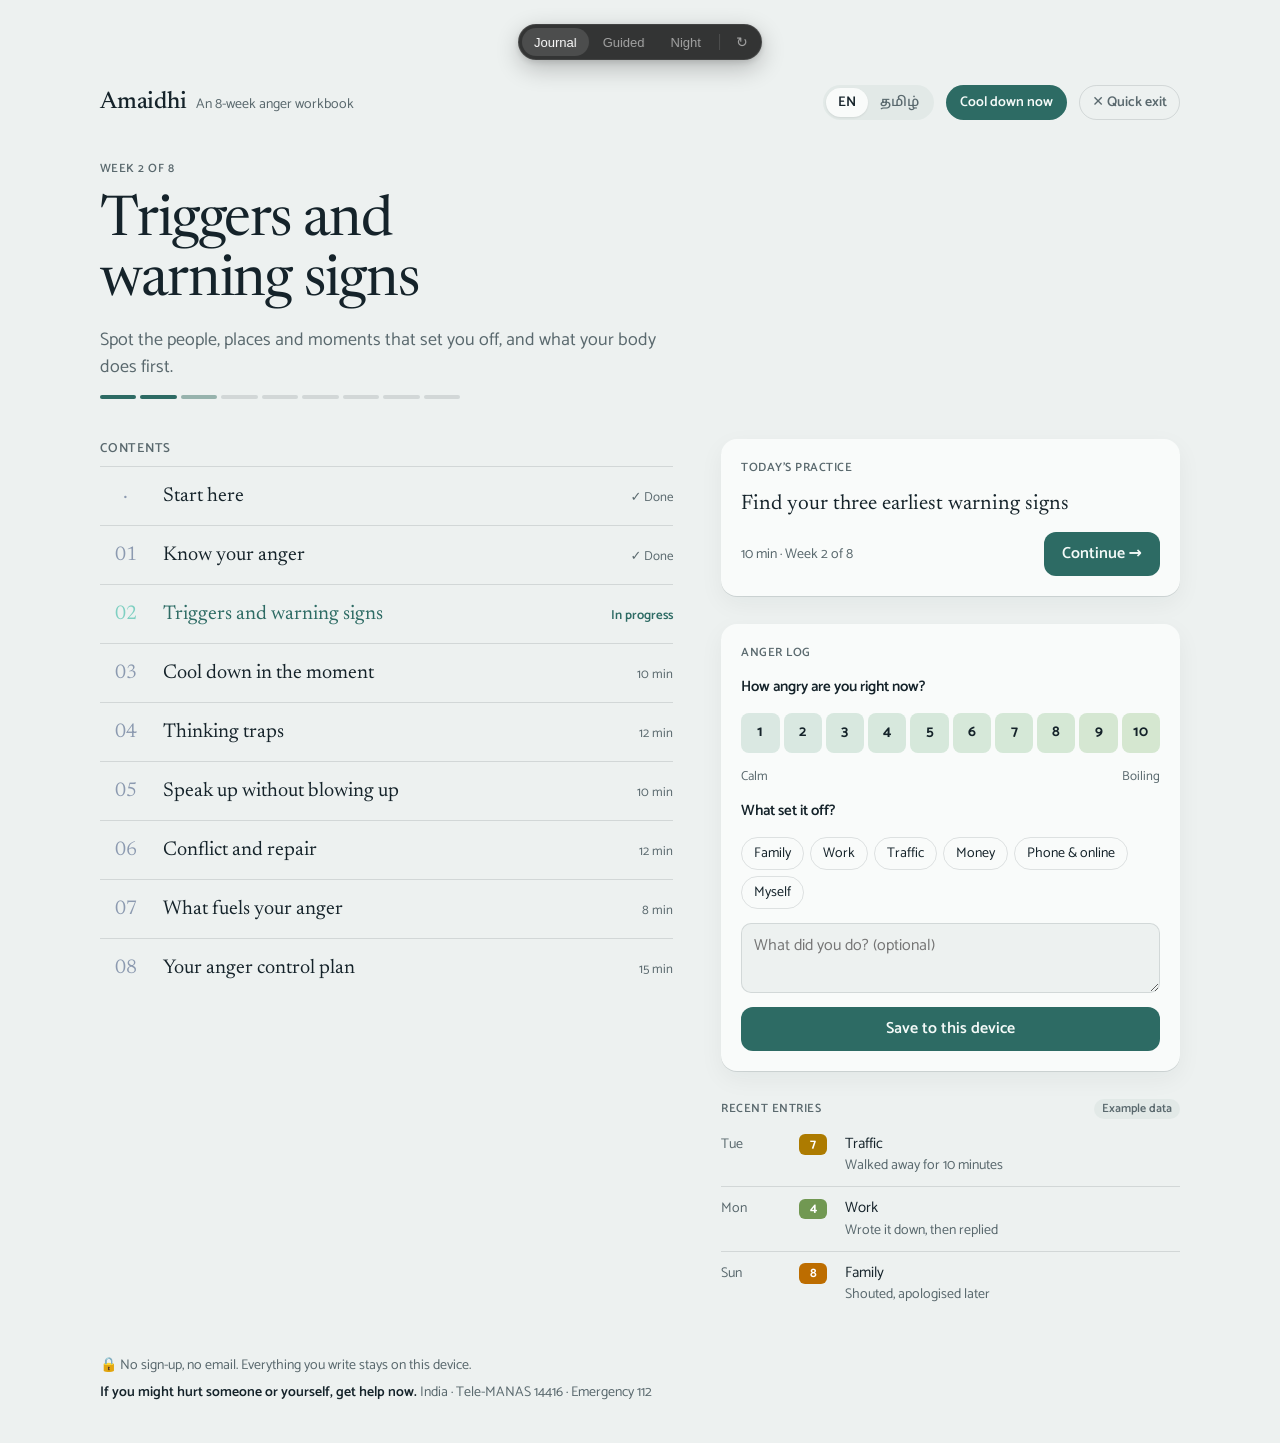
==== index.html @ 6c5db1b2 "Serve the prototype on GitHub Pages Co-Authored-By: Claude Opus 5.5 <noreply@anthropic.com> Claude-S" ====
<!doctype html>
<html lang="en">
<head>
<meta charset="utf-8">
<meta name="viewport" content="width=device-width, initial-scale=1">
<title>Amaidhi</title>
<meta http-equiv="refresh" content="0; url=./prototype/">
</head>
<body><a href="./prototype/">Open the Amaidhi prototype</a></body>
</html>
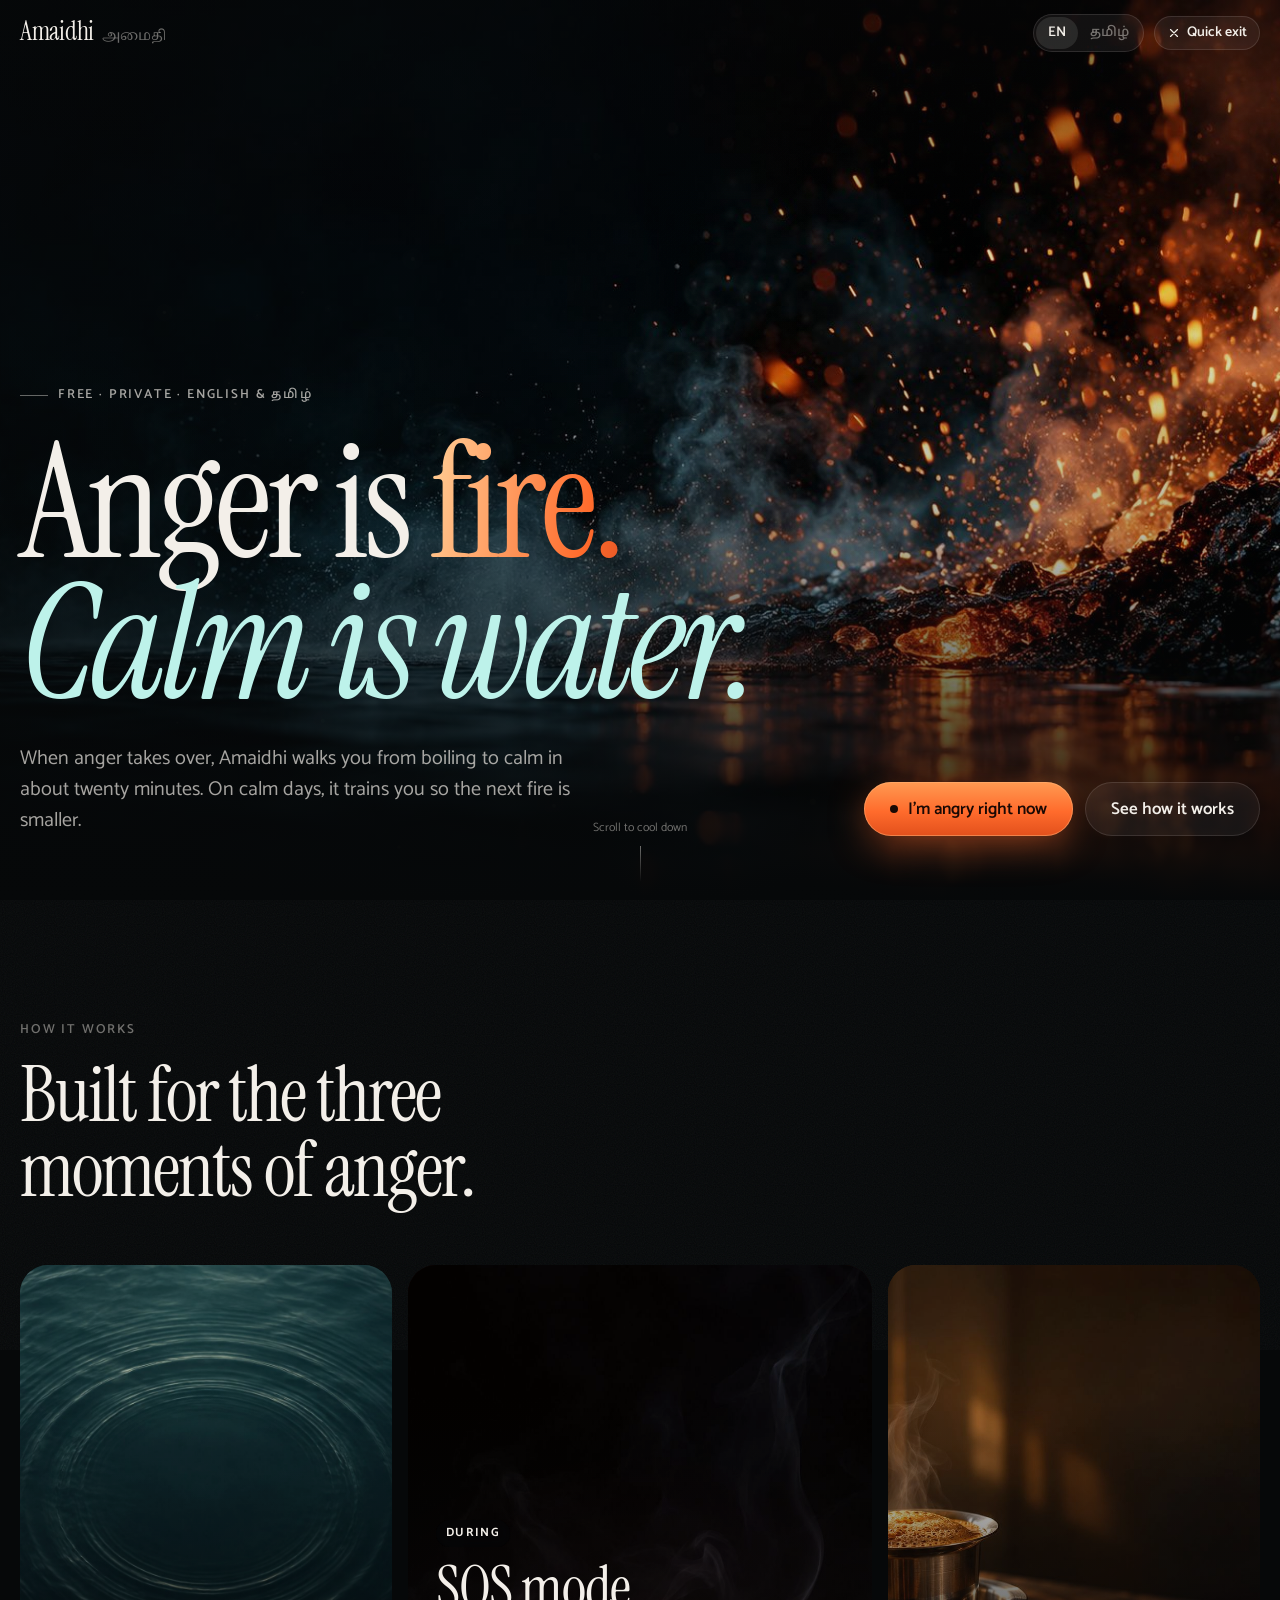
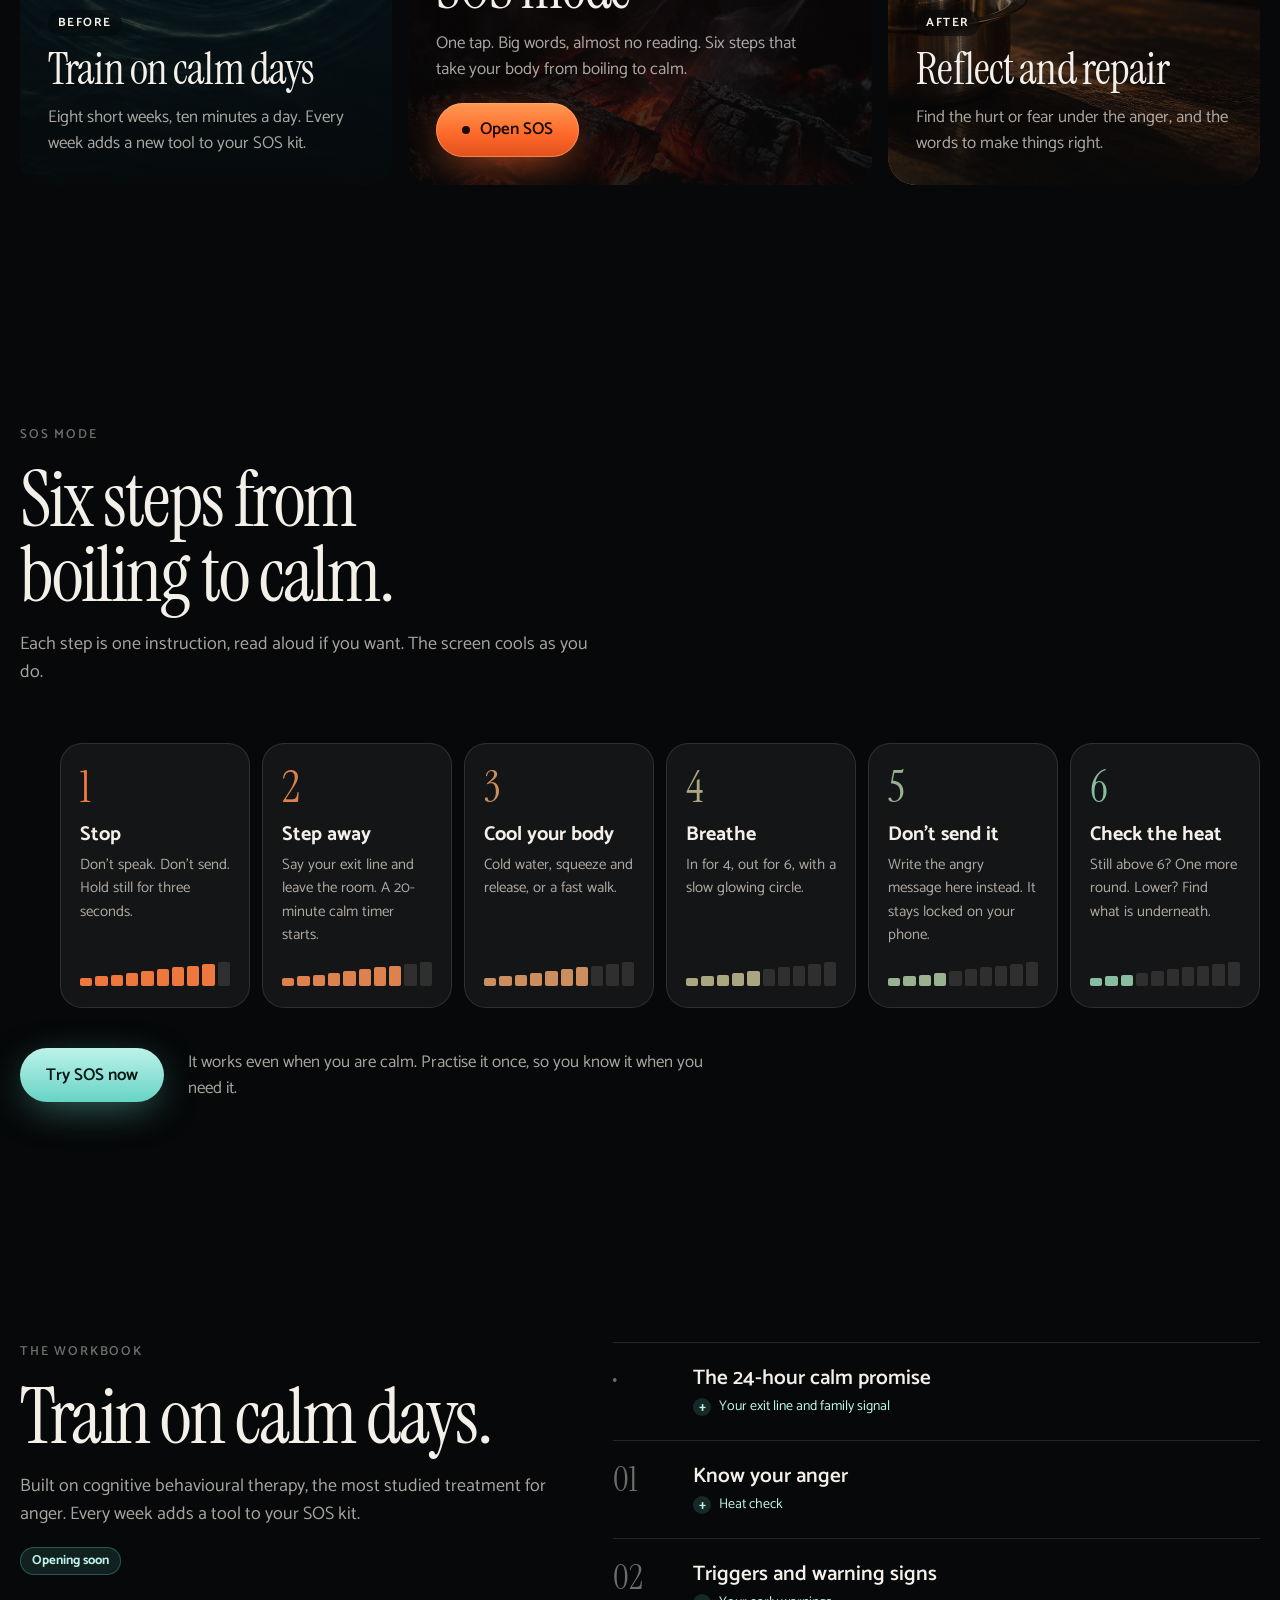
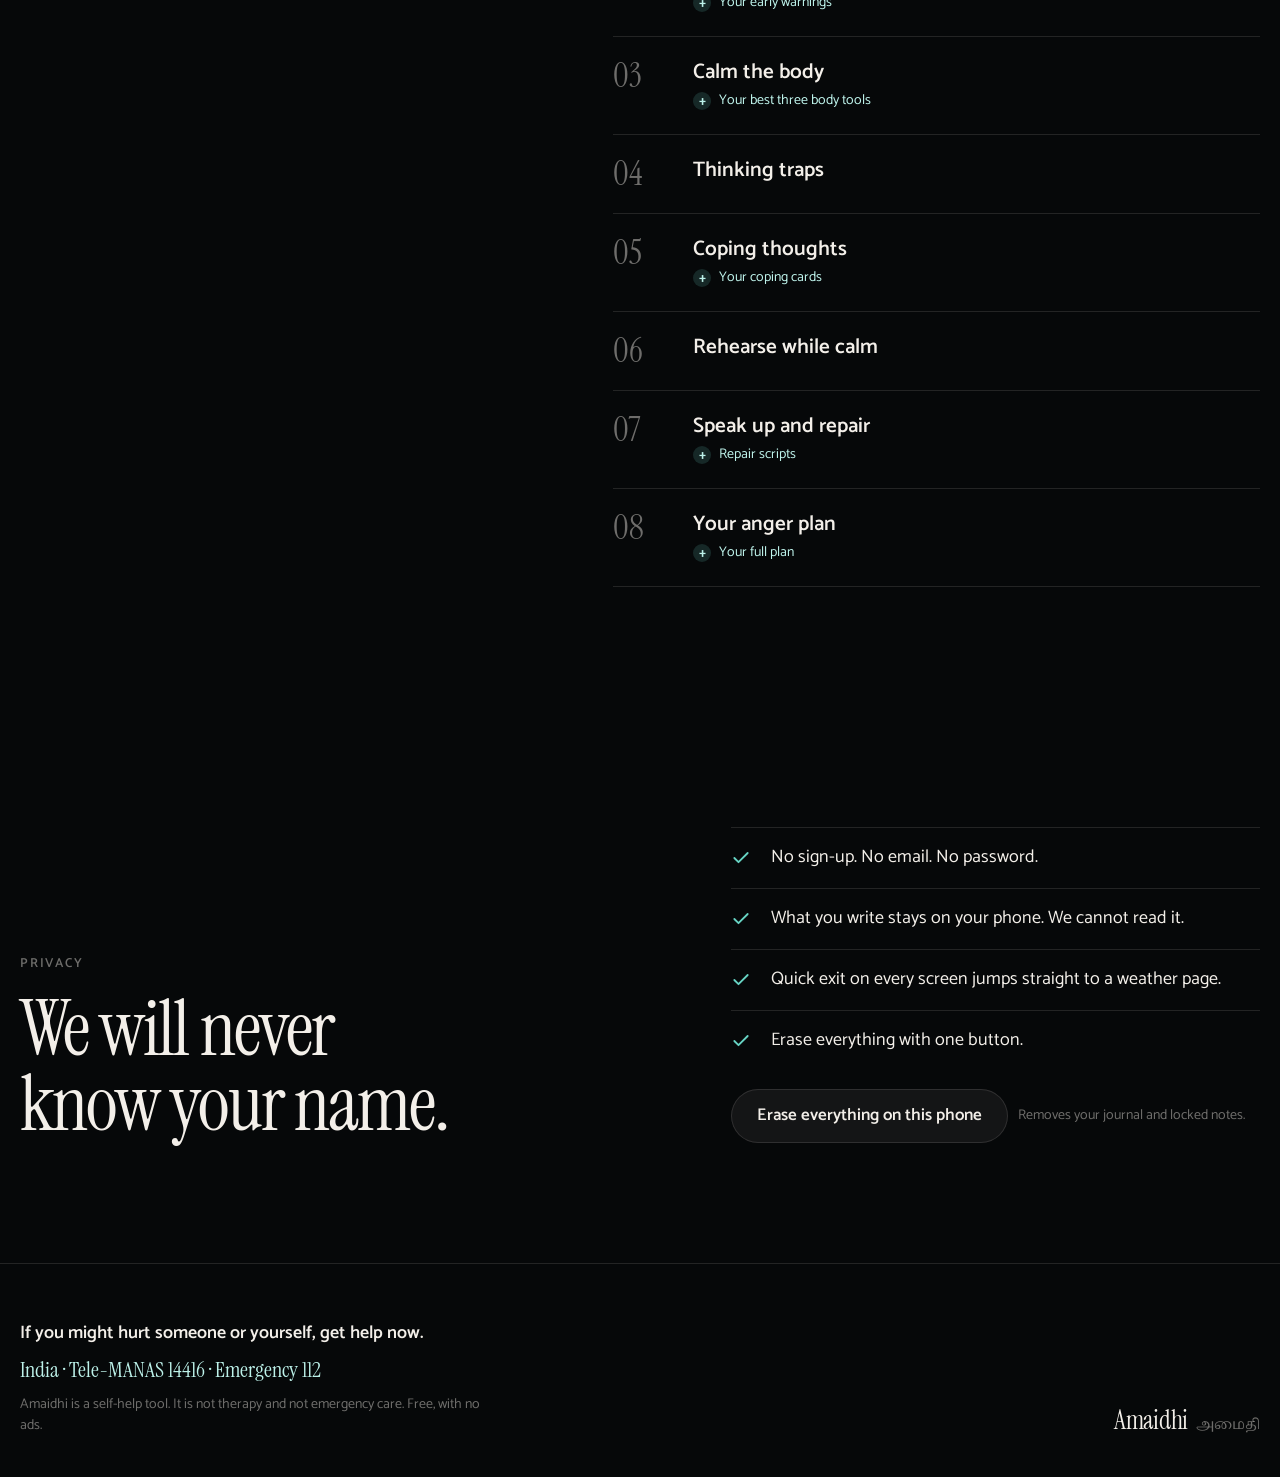
==== commit b12ecc8e: "Rebuild site around SOS mode with fire-to-water visual system Landing page and a six-step SOS flow (" ====
--- a/index.html
+++ b/index.html
@@ -2,9 +2,45 @@
 <html lang="en">
 <head>
 <meta charset="utf-8">
-<meta name="viewport" content="width=device-width, initial-scale=1">
-<title>Amaidhi</title>
-<meta http-equiv="refresh" content="0; url=./prototype/">
+<meta name="viewport" content="width=device-width, initial-scale=1, viewport-fit=cover, interactive-widget=resizes-content">
+<title>Amaidhi · அமைதி</title>
+<meta name="description" content="A free, private anger workbook in English and Tamil. SOS mode walks you from boiling to calm in about twenty minutes.">
+<meta name="theme-color" content="#060809">
+<meta name="color-scheme" content="dark">
+<meta property="og:title" content="Amaidhi · அமைதி">
+<meta property="og:description" content="Anger is fire. Calm is water. A free, private anger workbook in English and Tamil.">
+<meta property="og:image" content="assets/img/hero.jpg">
+<link rel="preconnect" href="https://fonts.googleapis.com">
+<link rel="preconnect" href="https://fonts.gstatic.com" crossorigin>
+<link rel="stylesheet" href="https://fonts.googleapis.com/css2?family=Instrument+Serif:ital@0;1&family=Catamaran:wght@400;500;600;700&family=Noto+Serif+Tamil:wght@400;500;600&display=swap">
+<link rel="stylesheet" href="assets/app.css">
+<script>document.documentElement.classList.add('js');</script>
 </head>
-<body><a href="./prototype/">Open the Amaidhi prototype</a></body>
+<body>
+<div class="wash" aria-hidden="true"></div>
+<canvas id="embers" aria-hidden="true"></canvas>
+<div class="grain" aria-hidden="true"></div>
+
+<header class="top" id="top"></header>
+<main id="home"></main>
+<footer class="foot" id="foot"></footer>
+
+<div class="sos" id="sos" role="dialog" aria-modal="true" aria-labelledby="sos-title" hidden>
+  <div class="sos-bg" aria-hidden="true">
+    <div class="layer hot" data-on></div>
+    <div class="layer cool"></div>
+    <div class="layer photo" data-photo="stop"></div>
+    <div class="layer photo" data-photo="away"></div>
+    <div class="layer photo" data-photo="body"></div>
+    <div class="layer photo" data-photo="breathe"></div>
+    <video class="layer photo" data-photo="breathe-video" muted loop playsinline preload="none"></video>
+    <div class="layer photo" data-photo="after"></div>
+  </div>
+  <div class="sos-top" id="sos-top"></div>
+  <div class="sos-stage" id="sos-stage"></div>
+</div>
+
+<div class="toast" id="toast" role="status" aria-live="polite"></div>
+<script src="assets/app.js"></script>
+</body>
 </html>
--- a/assets/app.css
+++ b/assets/app.css
@@ -0,0 +1,438 @@
+/* Amaidhi — "Anger is fire. Calm is water."
+   Layout: one cinematic dark stage. Heat (ember) lives at the top of the page and at the start of SOS;
+   as you scroll or move through SOS the whole stage cools toward water. */
+:root {
+  color-scheme: dark;
+  --night: #060809;
+  --night-2: #0b1113;
+  --ink: #f3efe9;
+  --mute: rgba(243, 239, 233, 0.68);
+  --dim: rgba(243, 239, 233, 0.44);
+  --line: rgba(243, 239, 233, 0.12);
+  --glass: rgba(243, 239, 233, 0.06);
+  --glass-2: rgba(243, 239, 233, 0.1);
+  --ember: #ff6b2c;
+  --ember-2: #ffb36b;
+  --ember-deep: #b8311a;
+  --water: #67d4c4;
+  --water-2: #bdf2ea;
+  --water-deep: #0b3a3f;
+  --f-display: "Instrument Serif", "Noto Serif Tamil", Georgia, serif;
+  --f-ui: "Catamaran", "Noto Sans Tamil", system-ui, -apple-system, "Segoe UI", sans-serif;
+  --ease-out: cubic-bezier(0.23, 1, 0.32, 1);
+  --ease-io: cubic-bezier(0.77, 0, 0.175, 1);
+  --ease-drawer: cubic-bezier(0.32, 0.72, 0, 1);
+  --ease-sine: cubic-bezier(0.37, 0, 0.63, 1);
+  --gutter: max(20px, env(safe-area-inset-left, 0px));
+  --gutter-r: max(20px, env(safe-area-inset-right, 0px));
+}
+
+* { box-sizing: border-box; }
+[hidden] { display: none !important; }
+html {
+  -webkit-tap-highlight-color: transparent;
+  -webkit-text-size-adjust: 100%;
+  background: var(--night);
+  scroll-behavior: smooth;
+}
+body {
+  margin: 0;
+  background: var(--night);
+  color: var(--ink);
+  font-family: var(--f-ui);
+  font-size: 17px;
+  line-height: 1.55;
+  -webkit-font-smoothing: antialiased;
+  overflow-x: hidden;
+}
+:lang(ta) body { line-height: 1.7; }
+img { max-width: 100%; display: block; }
+h1, h2, h3 { margin: 0; font-weight: 400; text-wrap: balance; }
+p { margin: 0; }
+a { color: inherit; }
+button { font: inherit; color: inherit; cursor: pointer; }
+button, a, [role="button"] { touch-action: manipulation; }
+button, .btn, .chip { user-select: none; -webkit-user-select: none; }
+textarea { font: inherit; font-size: 17px; }
+:focus-visible { outline: 2px solid var(--water); outline-offset: 3px; border-radius: 6px; }
+.sr { position: absolute; width: 1px; height: 1px; overflow: hidden; clip: rect(0 0 0 0); white-space: nowrap; }
+
+/* ---------- ambient layers ---------- */
+#embers {
+  position: fixed; inset: 0; width: 100%; height: 100%;
+  z-index: 1; pointer-events: none;
+}
+.wash {
+  position: fixed; inset: 0; z-index: 0; pointer-events: none;
+  background:
+    radial-gradient(120% 80% at 20% 110%, rgba(255, 107, 44, 0.22), transparent 60%),
+    radial-gradient(90% 60% at 85% -10%, rgba(184, 49, 26, 0.18), transparent 60%),
+    var(--night);
+}
+.wash::after {
+  content: ""; position: absolute; inset: 0;
+  background:
+    radial-gradient(120% 80% at 80% 110%, rgba(103, 212, 196, 0.16), transparent 60%),
+    radial-gradient(90% 60% at 10% -10%, rgba(11, 58, 63, 0.5), transparent 60%),
+    #05090a;
+  opacity: var(--cool, 0);
+}
+.grain {
+  position: fixed; inset: -50%; z-index: 2; pointer-events: none; opacity: 0.06;
+  background-image: url("data:image/svg+xml;utf8,<svg xmlns='http://www.w3.org/2000/svg' width='160' height='160'><filter id='n'><feTurbulence type='fractalNoise' baseFrequency='0.9' numOctaves='2' stitchTiles='stitch'/></filter><rect width='100%' height='100%' filter='url(%23n)' opacity='0.9'/></svg>");
+}
+
+/* ---------- top bar ---------- */
+.top {
+  position: fixed; top: 0; left: 0; right: 0; z-index: 40;
+  display: flex; align-items: center; gap: 10px;
+  padding: calc(14px + env(safe-area-inset-top, 0px)) var(--gutter-r) 14px var(--gutter);
+  transition: background-color 300ms ease, backdrop-filter 300ms ease;
+}
+.top[data-solid] {
+  background: rgba(6, 8, 9, 0.62);
+  -webkit-backdrop-filter: blur(18px) saturate(1.2);
+  backdrop-filter: blur(18px) saturate(1.2);
+  box-shadow: 0 1px 0 var(--line);
+}
+.brand { display: flex; align-items: baseline; gap: 8px; margin-right: auto; text-decoration: none; }
+.brand b { font-family: var(--f-display); font-weight: 400; font-size: 26px; letter-spacing: -0.01em; line-height: 1; }
+.brand span { font-family: "Noto Serif Tamil", serif; font-size: 14px; color: var(--dim); }
+@media (max-width: 440px) { .top { gap: 6px; } .brand span { display: none; } .lang button { padding: 5px 10px; } .qexit { padding: 6px 11px; } }
+.lang { display: inline-flex; padding: 3px; border-radius: 999px; background: var(--glass); box-shadow: inset 0 0 0 1px var(--line); }
+.lang button { border: 0; background: transparent; padding: 5px 12px; border-radius: 999px; font-size: 14px; font-weight: 600; color: var(--dim); transition: color 160ms ease, background-color 160ms ease; }
+.lang button[aria-pressed="true"] { background: var(--glass-2); color: var(--ink); }
+.qexit {
+  display: inline-flex; align-items: center; gap: 6px; white-space: nowrap;
+  padding: 6px 13px; border-radius: 999px; font-size: 14px; font-weight: 600; text-decoration: none;
+  color: var(--ink); background: var(--glass); box-shadow: inset 0 0 0 1px var(--line);
+}
+.qexit svg { width: 14px; height: 14px; }
+
+/* ---------- buttons ---------- */
+.btn {
+  position: relative; display: inline-flex; align-items: center; justify-content: center; gap: 10px;
+  min-height: 54px; padding: 0 26px; border: 0; border-radius: 999px;
+  font-size: 17px; font-weight: 600; text-decoration: none; white-space: nowrap;
+  transition: transform 160ms var(--ease-out), background-color 200ms ease, box-shadow 200ms ease;
+}
+.btn:active { transform: scale(0.97); }
+.btn-ember {
+  color: #1a0904;
+  background: linear-gradient(180deg, #ff9a52, var(--ember) 55%, #e2501c);
+  box-shadow: 0 0 0 1px rgba(255, 180, 120, 0.5) inset, 0 10px 40px -8px rgba(255, 107, 44, 0.7);
+}
+.btn-ember .dot { width: 8px; height: 8px; border-radius: 50%; background: #1a0904; animation: beat 1.6s var(--ease-sine) infinite; }
+@keyframes beat { 0%, 100% { opacity: 1; transform: scale(1); } 50% { opacity: 0.35; transform: scale(0.75); } }
+.btn-water { color: #041513; background: linear-gradient(180deg, var(--water-2), var(--water)); box-shadow: 0 10px 40px -10px rgba(103, 212, 196, 0.6); }
+.btn-ghost { color: var(--ink); background: var(--glass); box-shadow: inset 0 0 0 1px var(--line); }
+.btn-quiet { color: var(--mute); background: transparent; min-height: 44px; padding: 0 14px; }
+
+/* ---------- hero ---------- */
+.hero {
+  position: relative; z-index: 3; min-height: 100svh;
+  display: grid; align-content: end;
+  padding: calc(120px + env(safe-area-inset-top, 0px)) var(--gutter-r) 64px var(--gutter);
+  overflow: hidden;
+}
+.hero-media { position: absolute; inset: 0; z-index: -1; }
+.hero-media img, .hero-media video {
+  position: absolute; inset: 0; width: 100%; height: 100%; object-fit: cover;
+  opacity: 0; transition: opacity 1200ms ease;
+}
+.hero-media img { object-position: 62% 50%; }
+.hero-media [data-ready] { opacity: 0.9; }
+.hero-media video[data-ready] { opacity: 0.8; }
+.hero-media::after {
+  content: ""; position: absolute; inset: 0;
+  background:
+    linear-gradient(180deg, rgba(6, 8, 9, 0.55) 0%, rgba(6, 8, 9, 0) 30%, rgba(6, 8, 9, 0.2) 60%, var(--night) 100%),
+    linear-gradient(90deg, rgba(6, 8, 9, 0.7) 0%, rgba(6, 8, 9, 0) 70%);
+}
+.hero-copy { max-width: 1240px; width: 100%; margin: 0 auto; display: grid; gap: 28px; }
+.eyebrow {
+  display: inline-flex; align-items: center; gap: 10px; justify-self: start;
+  font-size: 13px; font-weight: 600; letter-spacing: 0.14em; text-transform: uppercase; color: var(--mute);
+}
+:lang(ta) .eyebrow { letter-spacing: 0.02em; text-transform: none; font-size: 14px; }
+.eyebrow::before { content: ""; width: 28px; height: 1px; background: currentColor; opacity: 0.6; }
+.hero-title {
+  font-family: var(--f-display); font-size: clamp(64px, 12.5vw, 196px); line-height: 0.88; letter-spacing: -0.035em;
+}
+:lang(ta) .hero-title { font-size: clamp(46px, 8.6vw, 128px); line-height: 1.12; letter-spacing: -0.01em; font-weight: 500; }
+.hero-title .w { display: inline-block; }
+.hero-title .fire {
+  background: linear-gradient(100deg, #ffd29a 0%, var(--ember) 35%, var(--ember-deep) 60%, var(--ember) 80%, #ffd29a 100%);
+  background-size: 250% 100%;
+  -webkit-background-clip: text; background-clip: text; color: transparent;
+  animation: shimmer 7s linear infinite;
+}
+.hero-title em { font-style: italic; color: var(--water-2); }
+@keyframes shimmer { to { background-position: -250% 0; } }
+.hero-row { display: flex; flex-wrap: wrap; align-items: end; justify-content: space-between; gap: 28px 48px; }
+.hero-sub { max-width: 46ch; font-size: clamp(17px, 1.6vw, 20px); color: var(--mute); }
+.hero-cta { display: flex; flex-wrap: wrap; gap: 12px; }
+.scroll-cue {
+  position: absolute; left: 50%; bottom: 18px; transform: translateX(-50%);
+  display: grid; justify-items: center; gap: 8px; font-size: 12px; letter-spacing: 0.12em; text-transform: uppercase; color: var(--dim);
+}
+:lang(ta) @media (max-width: 720px), (max-height: 640px) { .scroll-cue { display: none; } }
+.scroll-cue { letter-spacing: 0; text-transform: none; }
+.scroll-cue i { width: 1px; height: 36px; background: linear-gradient(var(--dim), transparent); transform-origin: top; animation: drip 2.4s var(--ease-io) infinite; }
+@keyframes drip { 0% { transform: scaleY(0); opacity: 1; } 60% { transform: scaleY(1); opacity: 1; } 100% { transform: scaleY(1); opacity: 0; } }
+
+/* load sequence: words rise out of blur, once */
+[data-intro] .rise { animation: rise 900ms var(--ease-out) both; animation-delay: calc(var(--i, 0) * 70ms + 120ms); }
+@keyframes rise { from { opacity: 0; transform: translateY(0.35em); filter: blur(10px); } }
+
+/* ---------- sections ---------- */
+.section { position: relative; z-index: 3; padding: 120px var(--gutter-r) 120px var(--gutter); }
+.wrap { max-width: 1240px; margin: 0 auto; }
+.kicker { font-size: 13px; font-weight: 600; letter-spacing: 0.14em; text-transform: uppercase; color: var(--dim); }
+:lang(ta) .kicker { letter-spacing: 0.02em; text-transform: none; font-size: 14px; }
+.h2 { font-family: var(--f-display); font-size: clamp(40px, 6vw, 88px); line-height: 0.98; letter-spacing: -0.025em; max-width: 16ch; }
+:lang(ta) .h2 { font-size: clamp(32px, 4.4vw, 60px); line-height: 1.25; letter-spacing: 0; font-weight: 500; max-width: 22ch; }
+.lede { max-width: 54ch; color: var(--mute); font-size: 18px; }
+.head { display: grid; gap: 18px; margin-bottom: 56px; }
+
+.reveal { opacity: 1; transform: none; }
+.js .reveal:not([data-seen]) { opacity: 0; transform: translateY(24px); }
+.js .reveal { transition: opacity 800ms var(--ease-out), transform 800ms var(--ease-out); }
+
+/* three moments */
+.moments { display: grid; grid-template-columns: 1fr 1.25fr 1fr; gap: 16px; align-items: stretch; }
+@media (max-width: 900px) {
+  .moments { grid-template-columns: none; grid-auto-flow: column; grid-auto-columns: 82%; overflow-x: auto; scroll-snap-type: x mandatory; overscroll-behavior-x: contain; margin: 0 calc(-1 * var(--gutter-r)) 0 calc(-1 * var(--gutter)); padding: 0 var(--gutter-r) 8px var(--gutter); scrollbar-width: none; }
+  .moments::-webkit-scrollbar { display: none; }
+  .moment { scroll-snap-align: center; }
+}
+.moment {
+  position: relative; overflow: hidden; border-radius: 28px; min-height: 460px;
+  display: grid; align-content: end; gap: 12px; padding: 28px;
+  background: var(--tone); isolation: isolate;
+}
+.moment::before {
+  content: ""; position: absolute; inset: 0; z-index: -1;
+  background-image: var(--img, none); background-size: cover; background-position: center;
+  opacity: 0.85; transform: scale(1.04); transition: transform 1200ms var(--ease-out);
+}
+.moment::after { content: ""; position: absolute; inset: 0; z-index: -1; background: linear-gradient(180deg, transparent 25%, rgba(6, 8, 9, 0.88) 100%); }
+.moment .tag { justify-self: start; font-size: 12px; font-weight: 700; letter-spacing: 0.12em; text-transform: uppercase; padding: 4px 10px; border-radius: 999px; background: rgba(6, 8, 9, 0.45); -webkit-backdrop-filter: blur(8px); backdrop-filter: blur(8px); }
+:lang(ta) .moment .tag { letter-spacing: 0; text-transform: none; }
+.moment h3 { font-family: var(--f-display); font-size: clamp(34px, 3.4vw, 48px); line-height: 1; letter-spacing: -0.02em; }
+:lang(ta) .moment h3 { font-size: clamp(26px, 2.4vw, 32px); line-height: 1.3; font-weight: 500; }
+.moment p { color: var(--mute); max-width: 36ch; }
+.moment.before { --tone: radial-gradient(120% 90% at 50% 0%, #12403f, #071214 70%); }
+.moment.during { --tone: radial-gradient(120% 90% at 50% 100%, #8a2a12, #1a0805 70%); min-height: 520px; }
+.moment.after { --tone: radial-gradient(120% 90% at 30% 10%, #5a3b1c, #120c07 70%); }
+.moment.during h3 { font-size: clamp(44px, 4.6vw, 64px); }
+.moment .go { justify-self: start; margin-top: 8px; }
+@media (hover: hover) and (pointer: fine) {
+  .moment:hover::before { transform: scale(1.08); }
+  .btn-ghost:hover { background: var(--glass-2); }
+  .qexit:hover { background: var(--glass-2); }
+  .lang button:hover { color: var(--ink); }
+  .btn-ember:hover { box-shadow: 0 0 0 1px rgba(255, 180, 120, 0.6) inset, 0 14px 50px -6px rgba(255, 107, 44, 0.85); }
+  .btn-quiet:hover { color: var(--ink); }
+  .chip:hover { background: var(--glass-2); }
+}
+
+/* six steps */
+.steps { display: grid; grid-template-columns: repeat(6, minmax(0, 1fr)); gap: 12px; counter-reset: s; }
+@media (max-width: 980px) { .steps { grid-template-columns: repeat(2, minmax(0, 1fr)); } }
+@media (max-width: 520px) { .steps { grid-template-columns: minmax(0, 1fr); } }
+.step {
+  position: relative; display: grid; grid-template-rows: auto 1fr auto; gap: 14px;
+  padding: 22px 20px; border-radius: 22px; background: var(--glass); box-shadow: inset 0 0 0 1px var(--line);
+  min-height: 250px;
+}
+.step .n { font-family: var(--f-display); font-size: 44px; line-height: 1; color: var(--h); font-variant-numeric: tabular-nums; }
+.step h3 { font-size: 20px; font-weight: 700; line-height: 1.2; margin-bottom: 6px; }
+.step p { color: var(--mute); font-size: 15px; }
+.heat { display: grid; grid-template-columns: repeat(10, 1fr); gap: 3px; align-items: end; height: 26px; }
+.heat i { display: block; border-radius: 2px; background: var(--line); }
+.heat i.on { background: var(--h); }
+.steps-cta { margin-top: 40px; display: flex; flex-wrap: wrap; align-items: center; gap: 16px 24px; }
+.steps-cta p { color: var(--mute); max-width: 52ch; }
+
+/* weeks */
+.weeks-grid { display: grid; grid-template-columns: minmax(0, 0.9fr) minmax(0, 1.1fr); gap: 64px; align-items: start; }
+@media (max-width: 900px) { .weeks-grid { grid-template-columns: minmax(0, 1fr); gap: 40px; } }
+.weeks-grid .head { position: sticky; top: 110px; margin: 0; }
+.badge { justify-self: start; font-size: 13px; font-weight: 700; padding: 4px 12px; border-radius: 999px; color: var(--water-2); background: rgba(103, 212, 196, 0.12); box-shadow: inset 0 0 0 1px rgba(103, 212, 196, 0.3); }
+.weeks { list-style: none; margin: 0; padding: 0; }
+.week { display: grid; grid-template-columns: 64px minmax(0, 1fr); gap: 4px 16px; padding: 22px 0; border-top: 1px solid var(--line); }
+.week:last-child { border-bottom: 1px solid var(--line); }
+.week .wn { font-family: var(--f-display); font-size: 34px; line-height: 1; color: var(--dim); font-variant-numeric: tabular-nums; grid-row: span 2; }
+.week h3 { font-size: 21px; font-weight: 600; line-height: 1.3; }
+.week .adds { display: inline-flex; align-items: center; gap: 8px; font-size: 14px; color: var(--water-2); }
+.week .adds::before { content: "+"; display: inline-grid; place-items: center; width: 18px; height: 18px; border-radius: 50%; background: rgba(103, 212, 196, 0.16); font-weight: 700; font-size: 13px; }
+
+/* privacy */
+.privacy { display: grid; grid-template-columns: minmax(0, 1.1fr) minmax(0, 0.9fr); gap: 64px; align-items: end; }
+@media (max-width: 900px) { .privacy { grid-template-columns: minmax(0, 1fr); gap: 36px; } }
+.privacy .h2 { max-width: 13ch; }
+.promises { list-style: none; margin: 0; padding: 0; display: grid; gap: 0; }
+.promises li { display: grid; grid-template-columns: 28px minmax(0, 1fr); gap: 12px; padding: 16px 0; border-top: 1px solid var(--line); font-size: 18px; }
+.promises svg { width: 20px; height: 20px; color: var(--water); margin-top: 4px; }
+.erase { margin-top: 18px; display: flex; flex-wrap: wrap; gap: 10px; align-items: center; }
+.erase .note { font-size: 14px; color: var(--dim); }
+
+/* footer */
+.foot { position: relative; z-index: 3; padding: 56px var(--gutter-r) calc(40px + env(safe-area-inset-bottom, 0px)) var(--gutter); border-top: 1px solid var(--line); }
+.foot .wrap { display: grid; grid-template-columns: minmax(0, 1fr) auto; gap: 24px; align-items: end; }
+@media (max-width: 720px) { .foot .wrap { grid-template-columns: minmax(0, 1fr); } }
+.help { display: grid; gap: 6px; }
+.help strong { font-size: 18px; font-weight: 600; }
+.help .lines { font-size: 22px; font-family: var(--f-display); color: var(--water-2); user-select: text; font-variant-numeric: tabular-nums; }
+.fine { font-size: 14px; color: var(--dim); max-width: 60ch; }
+
+/* ---------- SOS ---------- */
+body[data-sos] { overflow: hidden; }
+body[data-sos] #embers { z-index: 61; }
+.sos {
+  position: fixed; inset: 0; z-index: 60; height: 100dvh;
+  display: grid; grid-template-rows: auto minmax(0, 1fr); grid-template-columns: minmax(0, 1fr);
+  opacity: 0; transform: scale(1.02);
+  transition: opacity 260ms var(--ease-out), transform 420ms var(--ease-out);
+  background: #0a0605;
+}
+.sos[data-open] { opacity: 1; transform: none; }
+.sos-bg { position: absolute; inset: 0; overflow: hidden; }
+.sos-bg .layer { position: absolute; inset: 0; opacity: 0; transition: opacity 1200ms ease; background-size: cover; background-position: center; }
+.sos-bg .layer[data-on] { opacity: 1; }
+.sos-bg .hot { background: radial-gradient(130% 90% at 50% 110%, #a8340f 0%, #3a0e05 45%, #0a0403 80%); }
+.sos-bg .cool { background: radial-gradient(130% 90% at 50% 110%, #1f6f69 0%, #0a2a2d 45%, #040a0b 80%); opacity: var(--cool, 0); transition: opacity 1400ms ease; }
+.sos-bg .photo { opacity: 0; }
+.sos-bg video.layer { width: 100%; height: 100%; object-fit: cover; }
+.sos-bg .photo[data-on] { opacity: 0.78; }
+.sos-bg::after { content: ""; position: absolute; inset: 0; background: linear-gradient(180deg, rgba(0,0,0,0.45) 0%, rgba(0,0,0,0) 30%, rgba(0,0,0,0.25) 55%, rgba(0,0,0,0.75) 100%); }
+.sos-top {
+  position: relative; z-index: 62; display: flex; align-items: center; gap: 8px; min-width: 0;
+  padding: calc(14px + env(safe-area-inset-top, 0px)) var(--gutter-r) 10px var(--gutter);
+}
+.icon-btn { display: inline-grid; place-items: center; width: 44px; height: 44px; border: 0; border-radius: 50%; background: rgba(0,0,0,0.28); box-shadow: inset 0 0 0 1px var(--line); -webkit-backdrop-filter: blur(10px); backdrop-filter: blur(10px); transition: transform 140ms var(--ease-out), background-color 200ms ease; }
+.icon-btn:active { transform: scale(0.94); }
+.icon-btn svg { width: 20px; height: 20px; }
+.icon-btn[aria-pressed="true"] { background: rgba(103, 212, 196, 0.22); color: var(--water-2); }
+.dots { display: flex; gap: 5px; margin: 0 auto; min-width: 0; }
+.dots i { width: clamp(10px, 4vw, 22px); height: 4px; border-radius: 2px; background: rgba(243,239,233,0.2); transition: background-color 400ms ease; }
+.dots i[data-on] { background: var(--ink); }
+.timer { font-size: 15px; font-weight: 600; font-variant-numeric: tabular-nums; padding: 6px 12px; border-radius: 999px; background: rgba(0,0,0,0.28); box-shadow: inset 0 0 0 1px var(--line); }
+.timer[hidden] { display: none; }
+
+.sos-stage {
+  position: relative; z-index: 62; overflow-y: auto; overscroll-behavior: contain;
+  display: grid; align-content: end;
+  padding: 12px var(--gutter-r) calc(28px + env(safe-area-inset-bottom, 0px)) var(--gutter);
+}
+@media (min-height: 760px) and (min-width: 700px) { .sos-stage { align-content: center; } }
+.scene { width: 100%; min-width: 0; max-width: 620px; margin: 0 auto; display: grid; grid-template-columns: minmax(0, 1fr); gap: 22px; }
+.scene > * { min-width: 0; }
+.scene .kick { font-size: 13px; font-weight: 700; letter-spacing: 0.14em; text-transform: uppercase; color: var(--mute); }
+:lang(ta) .scene .kick { letter-spacing: 0; text-transform: none; font-size: 14px; }
+.scene h2 { font-family: var(--f-display); font-size: clamp(64px, 17vw, 132px); line-height: 0.9; letter-spacing: -0.035em; }
+:lang(ta) .scene h2 { font-size: clamp(40px, 11vw, 76px); line-height: 1.2; letter-spacing: 0; font-weight: 500; }
+.scene .say { font-size: clamp(20px, 5.2vw, 26px); line-height: 1.45; color: rgba(243,239,233,0.86); max-width: 30ch; }
+.scene blockquote { margin: 0; padding: 22px 24px; border-radius: 22px; background: rgba(0,0,0,0.3); box-shadow: inset 0 0 0 1px var(--line); font-family: var(--f-display); font-size: clamp(28px, 7vw, 40px); line-height: 1.15; }
+:lang(ta) .scene blockquote { font-size: clamp(22px, 5.4vw, 28px); line-height: 1.45; }
+.scene .actions { display: flex; flex-wrap: wrap; gap: 10px; align-items: center; }
+.scene .actions .btn { flex: 1 1 auto; }
+
+.hold {
+  position: relative; overflow: hidden; width: 100%; min-height: 72px; border: 0; border-radius: 999px;
+  background: rgba(0,0,0,0.32); box-shadow: inset 0 0 0 1px rgba(243,239,233,0.25);
+  font-size: 19px; font-weight: 600; touch-action: none;
+  transition: transform 160ms var(--ease-out);
+}
+.hold:active { transform: scale(0.98); }
+.hold .fill {
+  position: absolute; inset: 0; border-radius: inherit;
+  background: linear-gradient(90deg, var(--ember-deep), var(--ember) 60%, var(--ember-2));
+  clip-path: inset(0 100% 0 0); transition: clip-path 200ms var(--ease-out);
+}
+.hold[data-holding] .fill { clip-path: inset(0 0 0 0); transition: clip-path 3s linear; }
+.hold .lbl { position: relative; }
+.hold[data-holding] .lbl { color: #1a0904; transition: color 600ms ease 1.2s; }
+
+.cards { display: grid; grid-auto-flow: column; grid-auto-columns: 84%; gap: 12px; overflow-x: auto; scroll-snap-type: x mandatory; overscroll-behavior-x: contain; scrollbar-width: none; margin: 0 calc(-1 * var(--gutter-r)) 0 calc(-1 * var(--gutter)); padding: 0 var(--gutter-r) 4px var(--gutter); }
+.cards::-webkit-scrollbar { display: none; }
+@media (min-width: 700px) { .cards { grid-auto-columns: calc((100% - 24px) / 3); margin: 0; padding: 0; } }
+.card { scroll-snap-align: center; display: grid; gap: 10px; align-content: start; padding: 22px; border-radius: 24px; background: rgba(0,0,0,0.34); box-shadow: inset 0 0 0 1px var(--line); -webkit-backdrop-filter: blur(14px); backdrop-filter: blur(14px); min-height: 190px; }
+.card .ic { width: 40px; height: 40px; border-radius: 12px; display: grid; place-items: center; background: rgba(103,212,196,0.16); color: var(--water-2); }
+.card .ic svg { width: 22px; height: 22px; }
+.card h3 { font-size: 21px; font-weight: 700; line-height: 1.2; }
+.card p { color: var(--mute); }
+
+.breath { display: grid; justify-items: center; gap: 18px; padding: 8px 0 4px; }
+.orb-wrap { position: relative; width: min(64vw, 280px); aspect-ratio: 1; display: grid; place-items: center; }
+.orb {
+  width: 100%; height: 100%; border-radius: 50%;
+  background:
+    radial-gradient(circle at 34% 28%, rgba(255,255,255,0.75), rgba(255,255,255,0) 22%),
+    radial-gradient(circle at 50% 55%, #9fe8dc 0%, #3d9e93 45%, #12464b 78%, #0a2a2d 100%);
+  box-shadow: 0 0 80px rgba(103, 212, 196, 0.45), 0 0 200px rgba(103, 212, 196, 0.2), inset 0 -20px 60px rgba(4, 30, 32, 0.7);
+  transform: scale(0.55); will-change: transform;
+}
+.orb-ring { position: absolute; inset: -14px; border-radius: 50%; box-shadow: inset 0 0 0 1px rgba(189, 242, 234, 0.25); }
+.phase { font-family: var(--f-display); font-size: clamp(34px, 9vw, 48px); line-height: 1.1; min-height: 1.2em; text-align: center; transition: opacity 400ms ease, filter 400ms ease; }
+:lang(ta) .phase { font-size: clamp(24px, 6.4vw, 32px); line-height: 1.4; }
+.phase[data-swap] { opacity: 0; filter: blur(6px); }
+.count { display: flex; gap: 8px; }
+.count i { width: 9px; height: 9px; border-radius: 50%; background: rgba(243,239,233,0.2); transition: background-color 400ms ease, transform 400ms var(--ease-out); }
+.count i[data-on] { background: var(--water-2); transform: scale(1.15); }
+.later { opacity: 0; transform: translateY(8px); pointer-events: none; transition: opacity 500ms var(--ease-out), transform 500ms var(--ease-out); }
+.later[data-show] { opacity: 1; transform: none; pointer-events: auto; }
+
+.pad { width: 100%; min-height: 150px; resize: vertical; padding: 18px 20px; border: 0; border-radius: 22px; color: var(--ink); background: rgba(0,0,0,0.34); box-shadow: inset 0 0 0 1px var(--line); line-height: 1.5; transition: opacity 500ms var(--ease-out), transform 500ms var(--ease-out), filter 500ms var(--ease-out); }
+.pad::placeholder { color: var(--dim); }
+.pad[data-sealed] { opacity: 0; transform: translateY(-16px) scale(0.96); filter: blur(10px); }
+
+.therm { display: grid; grid-template-columns: repeat(10, minmax(0, 1fr)); gap: 6px; align-items: end; height: 150px; }
+.therm button {
+  --h: var(--water);
+  height: var(--ht); border: 0; border-radius: 10px; padding: 0 0 8px; display: grid; align-content: end; justify-items: center;
+  background: rgba(243,239,233,0.08); box-shadow: inset 0 0 0 1px var(--line); color: var(--mute);
+  font-weight: 700; font-size: 15px; font-variant-numeric: tabular-nums;
+  transition: background-color 220ms ease, color 220ms ease, transform 140ms var(--ease-out);
+}
+.therm button:active { transform: scale(0.94); }
+.therm button[data-fill] { background: var(--h); color: #120805; box-shadow: none; }
+.therm-scale { display: flex; justify-content: space-between; font-size: 14px; color: var(--mute); }
+.verdict { font-size: 20px; min-height: 1.5em; }
+
+.chips { display: flex; flex-wrap: wrap; gap: 8px; }
+.chip { border: 0; padding: 10px 16px; border-radius: 999px; font-size: 16px; font-weight: 600; background: var(--glass); box-shadow: inset 0 0 0 1px var(--line); transition: background-color 180ms ease, color 180ms ease, transform 140ms var(--ease-out); }
+.chip:active { transform: scale(0.96); }
+.chip[aria-pressed="true"] { background: var(--ink); color: var(--night); box-shadow: none; }
+
+.stats { display: grid; grid-template-columns: repeat(3, minmax(0, 1fr)); gap: 10px; }
+.stat { padding: 16px; border-radius: 20px; background: rgba(0,0,0,0.3); box-shadow: inset 0 0 0 1px var(--line); }
+.stat b { display: block; font-family: var(--f-display); font-size: 44px; font-weight: 400; line-height: 1; font-variant-numeric: tabular-nums; }
+.stat span { font-size: 14px; color: var(--mute); }
+
+/* ---------- toast ---------- */
+.toast {
+  position: fixed; left: 50%; bottom: calc(24px + env(safe-area-inset-bottom, 0px)); z-index: 100;
+  max-width: calc(100% - 40px); padding: 12px 20px; border-radius: 999px;
+  background: var(--ink); color: var(--night); font-weight: 600; font-size: 15px; text-align: center;
+  transform: translate(-50%, 160%); opacity: 0; pointer-events: none;
+  transition: transform 300ms var(--ease-out), opacity 220ms ease;
+}
+.toast[data-show] { transform: translate(-50%, 0); opacity: 1; }
+
+/* ---------- reduced motion: fewer, gentler ---------- */
+@media (prefers-reduced-motion: reduce) {
+  html { scroll-behavior: auto; }
+  [data-intro] .rise { animation: fadeonly 400ms ease both; }
+  @keyframes fadeonly { from { opacity: 0; } }
+  .hero-title .fire, .btn-ember .dot, .scroll-cue i { animation: none; }
+  .js .reveal:not([data-seen]) { transform: none; }
+  .sos { transform: none; }
+  .orb { transition: none !important; transform: scale(0.8) !important; }
+  .moment::before { transition: none; }
+  .pad[data-sealed] { transform: none; filter: none; }
+}
+
+/* phones: the scroll hint would collide with the buttons */
+@media (max-width: 720px), (max-height: 640px) { .scroll-cue { display: none; } }
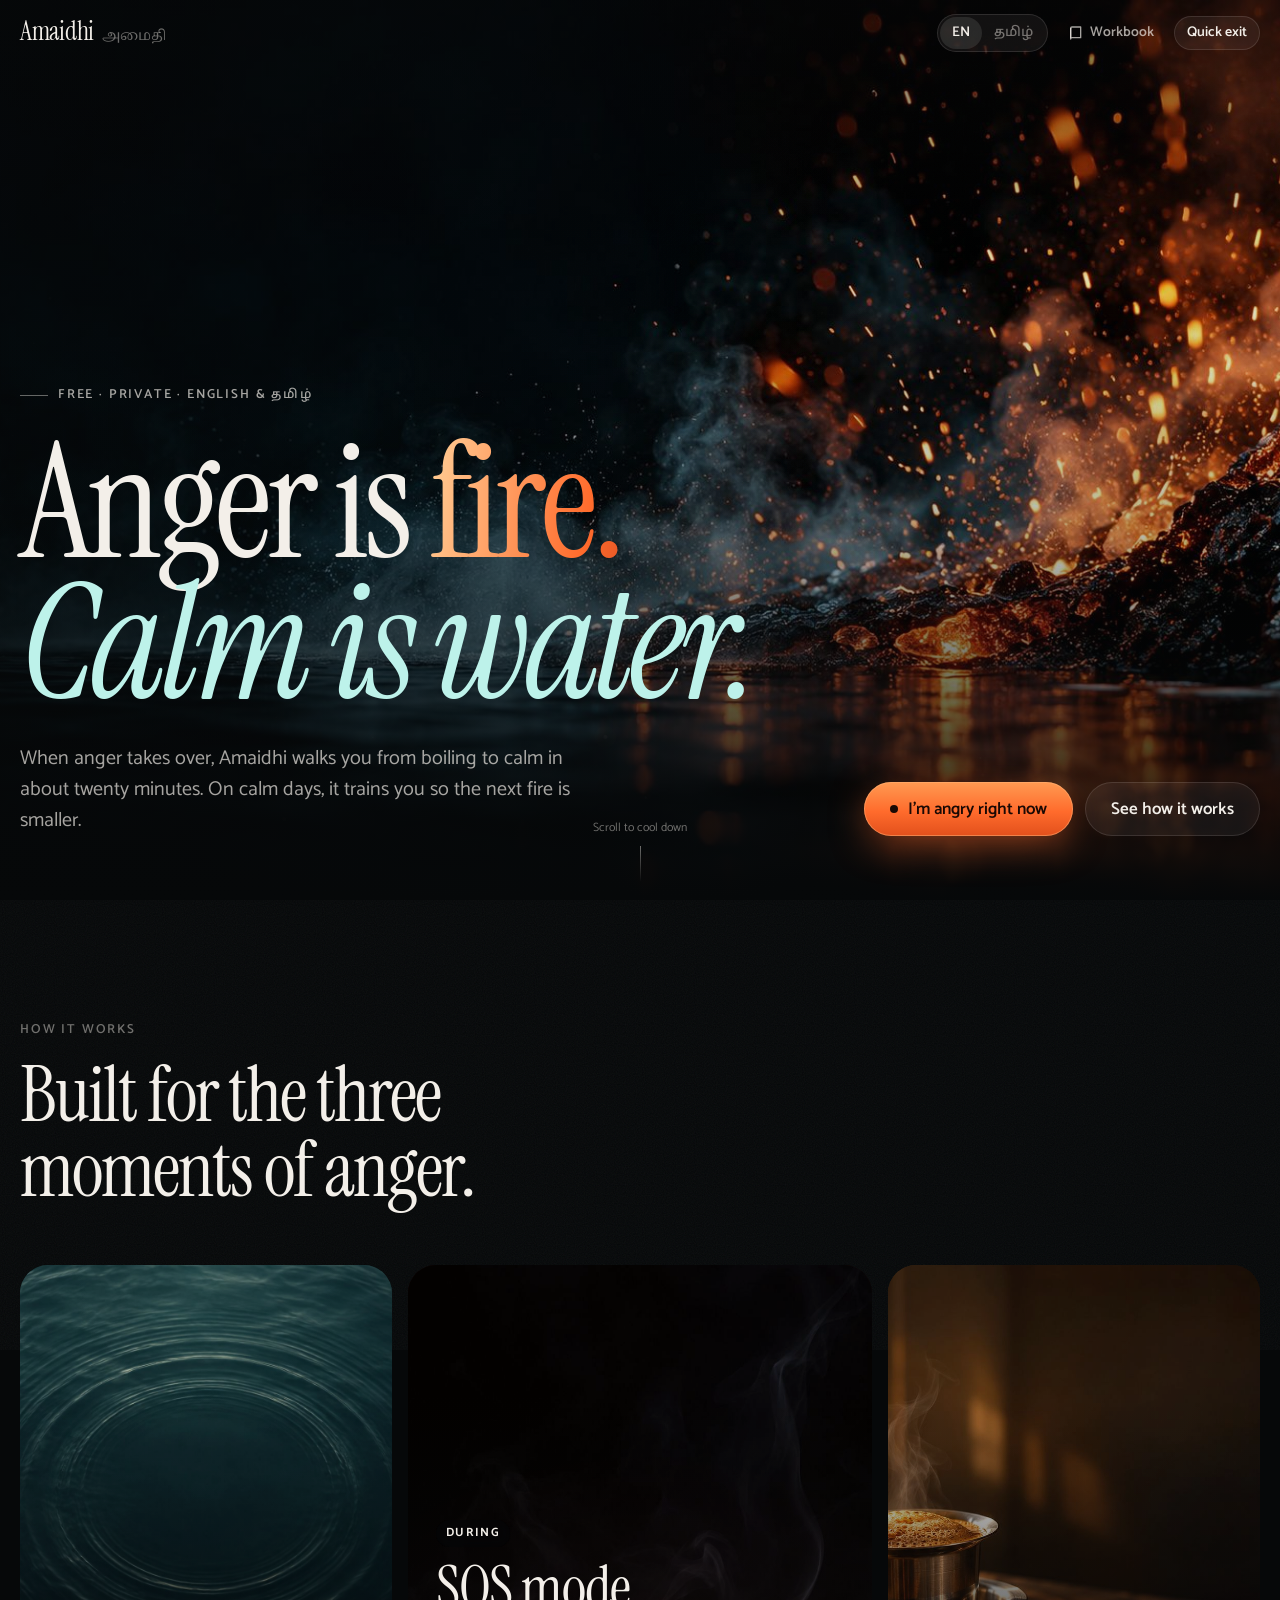
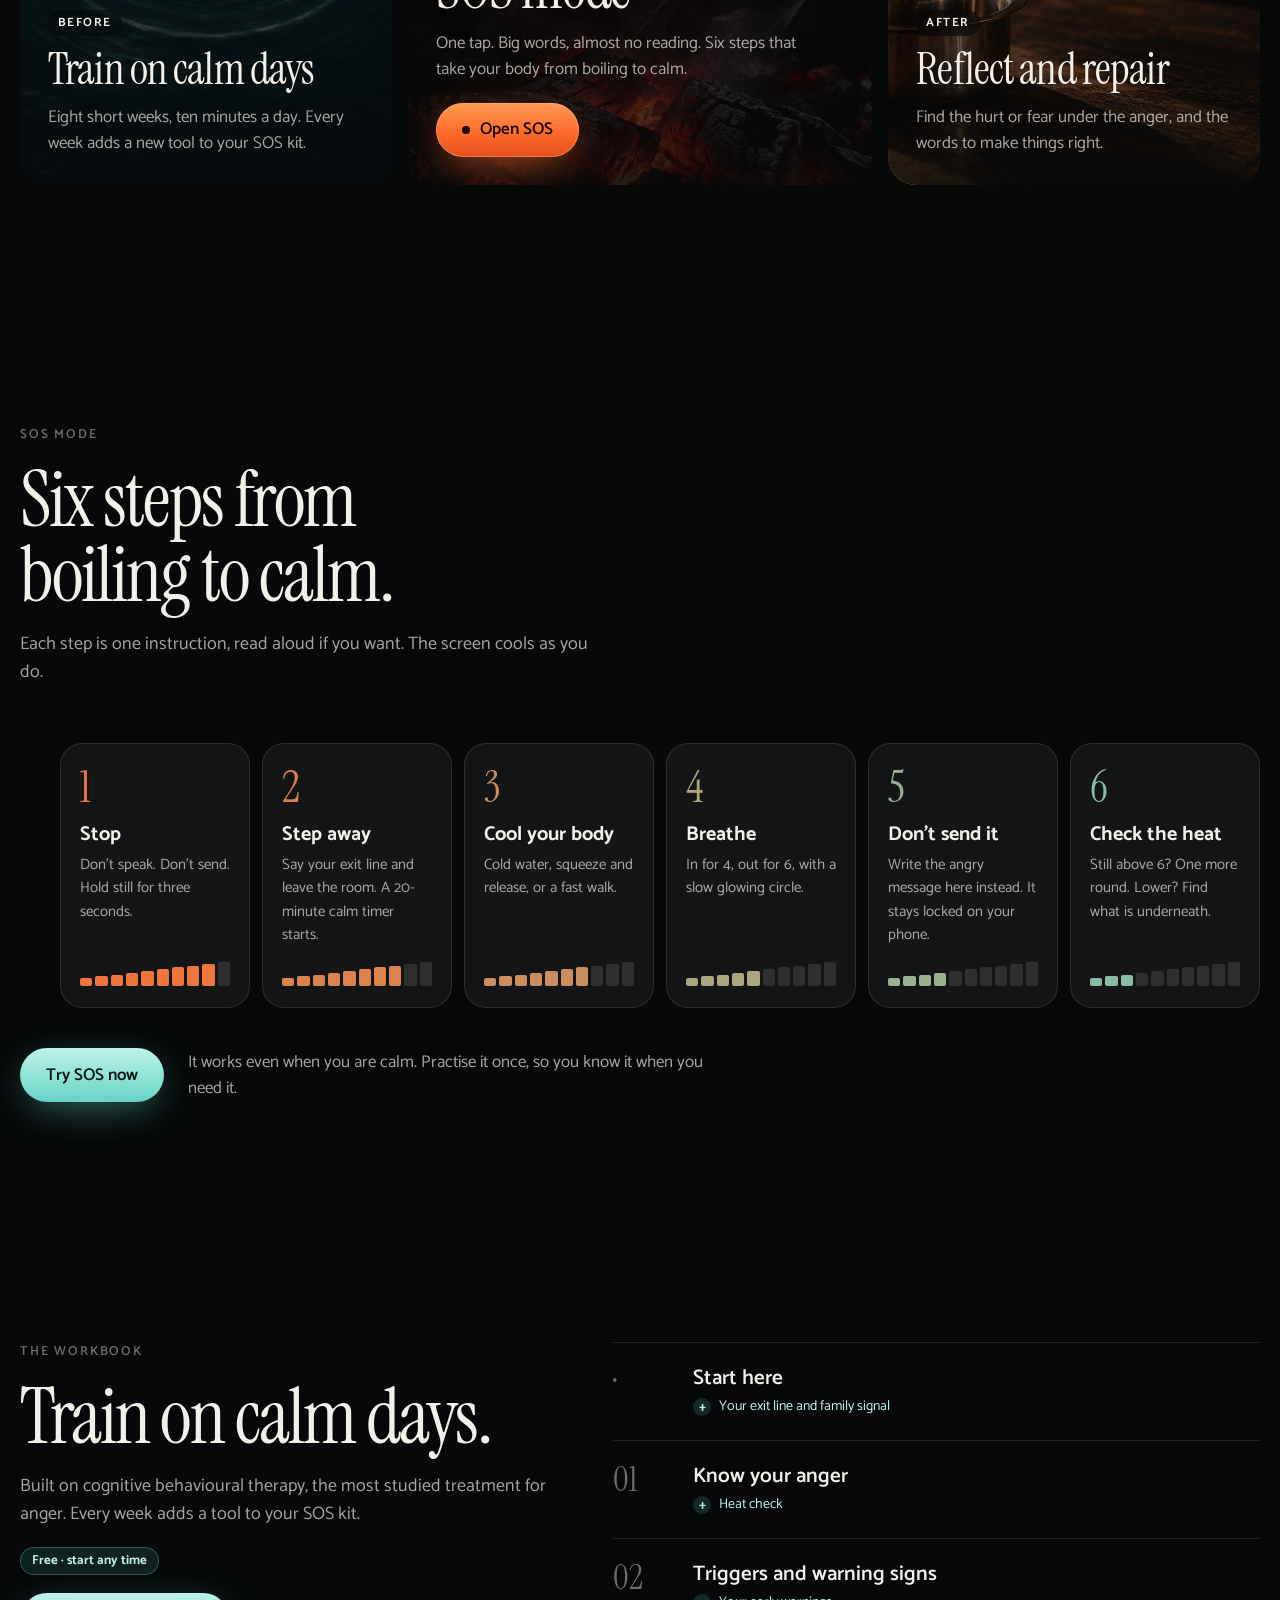
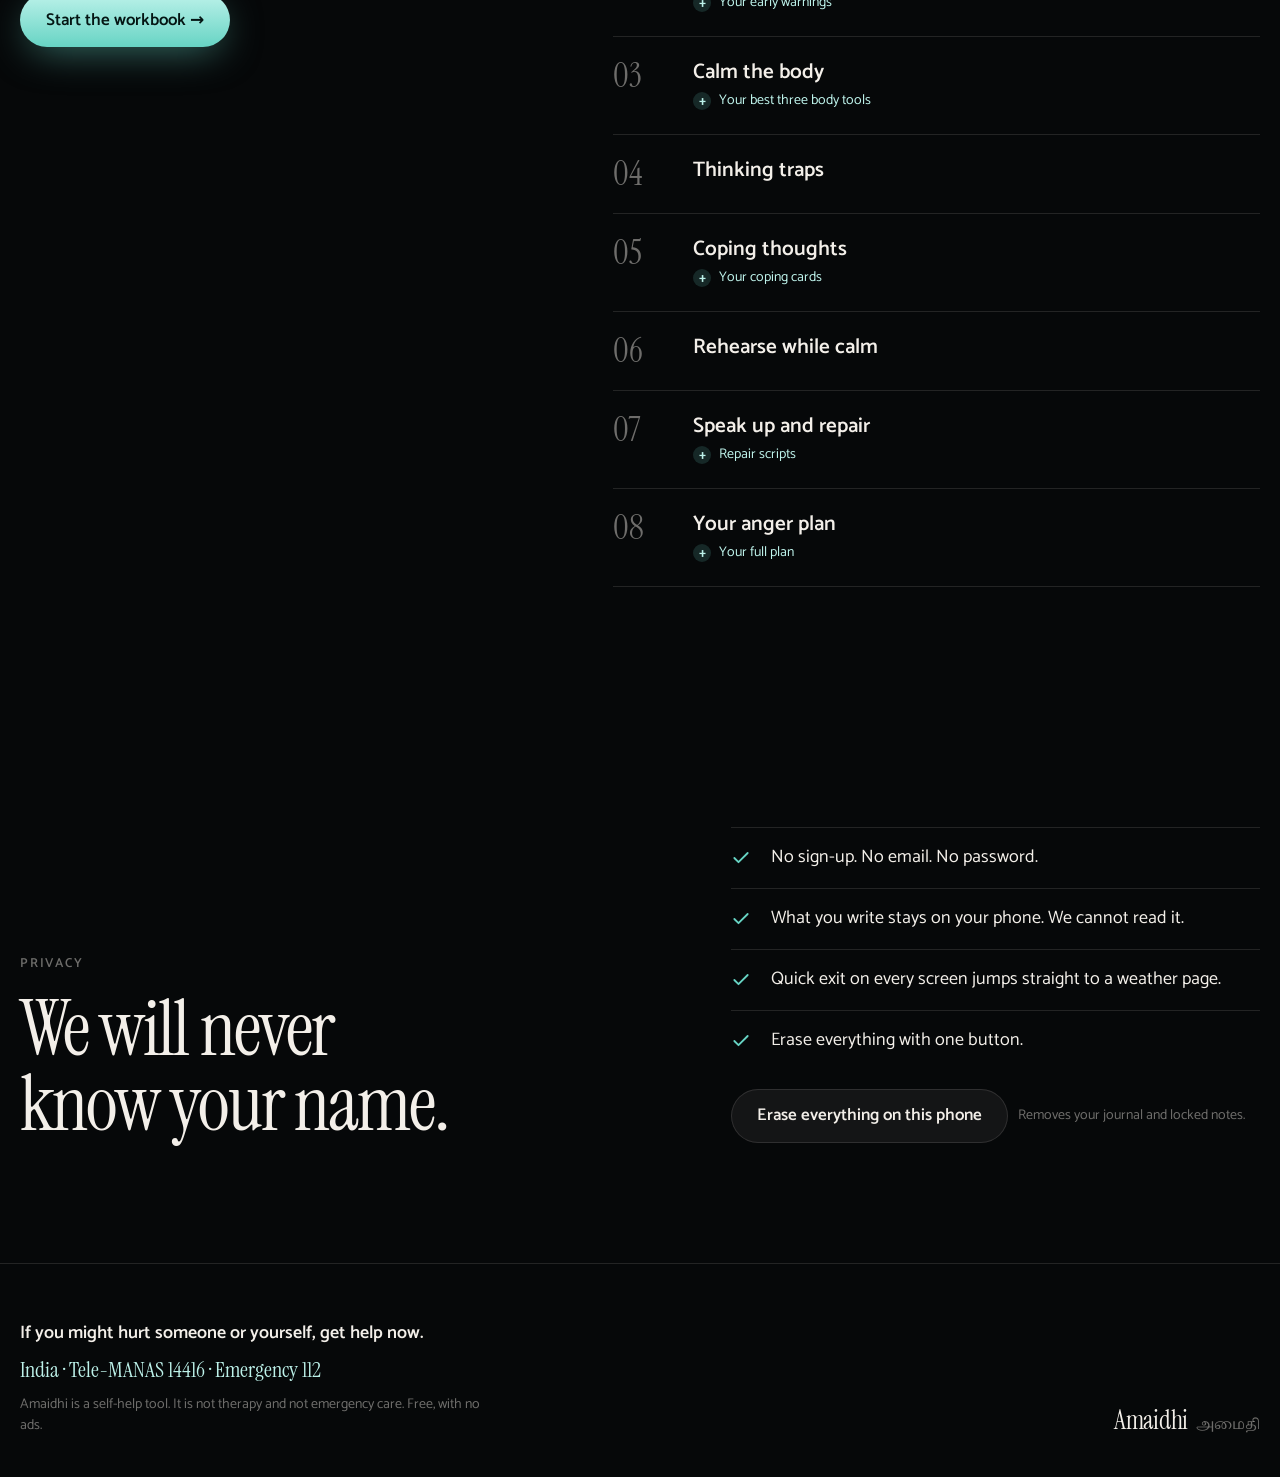
==== commit 500e1cf1: "Add the 8-week workbook, journal and personal SOS kit Start + Weeks 1-8 in English and casual Tamil," ====
--- a/index.html
+++ b/index.html
@@ -23,6 +23,7 @@
 
 <header class="top" id="top"></header>
 <main id="home"></main>
+<main id="wb" hidden></main>
 <footer class="foot" id="foot"></footer>
 
 <div class="sos" id="sos" role="dialog" aria-modal="true" aria-labelledby="sos-title" hidden>
@@ -41,6 +42,7 @@
 </div>
 
 <div class="toast" id="toast" role="status" aria-live="polite"></div>
+<script src="assets/workbook.js"></script>
 <script src="assets/app.js"></script>
 </body>
 </html>
--- a/assets/app.css
+++ b/assets/app.css
@@ -98,6 +98,9 @@
 .brand { display: flex; align-items: baseline; gap: 8px; margin-right: auto; text-decoration: none; }
 .brand b { font-family: var(--f-display); font-weight: 400; font-size: 26px; letter-spacing: -0.01em; line-height: 1; }
 .brand span { font-family: "Noto Serif Tamil", serif; font-size: 14px; color: var(--dim); }
+.navlink { display: inline-flex; align-items: center; gap: 6px; padding: 6px 10px; border-radius: 999px; font-size: 14px; font-weight: 600; color: var(--mute); text-decoration: none; }
+.navlink svg { width: 16px; height: 16px; }
+@media (max-width: 520px) { .navlink span { display: none; } }
 @media (max-width: 440px) { .top { gap: 6px; } .brand span { display: none; } .lang button { padding: 5px 10px; } .qexit { padding: 6px 11px; } }
 .lang { display: inline-flex; padding: 3px; border-radius: 999px; background: var(--glass); box-shadow: inset 0 0 0 1px var(--line); }
 .lang button { border: 0; background: transparent; padding: 5px 12px; border-radius: 999px; font-size: 14px; font-weight: 600; color: var(--dim); transition: color 160ms ease, background-color 160ms ease; }
@@ -261,8 +264,10 @@
 .weeks-grid .head { position: sticky; top: 110px; margin: 0; }
 .badge { justify-self: start; font-size: 13px; font-weight: 700; padding: 4px 12px; border-radius: 999px; color: var(--water-2); background: rgba(103, 212, 196, 0.12); box-shadow: inset 0 0 0 1px rgba(103, 212, 196, 0.3); }
 .weeks { list-style: none; margin: 0; padding: 0; }
-.week { display: grid; grid-template-columns: 64px minmax(0, 1fr); gap: 4px 16px; padding: 22px 0; border-top: 1px solid var(--line); }
-.week:last-child { border-bottom: 1px solid var(--line); }
+.week { display: grid; grid-template-columns: 64px minmax(0, 1fr); gap: 4px 16px; padding: 22px 0; border-top: 1px solid var(--line); color: inherit; text-decoration: none; transition: background-color 200ms ease; }
+.weeks li:last-child .week { border-bottom: 1px solid var(--line); }
+.weeks-grid .head .btn { justify-self: start; }
+@media (hover: hover) and (pointer: fine) { .week:hover h3 { color: var(--water-2); } .navlink:hover { color: var(--ink); } }
 .week .wn { font-family: var(--f-display); font-size: 34px; line-height: 1; color: var(--dim); font-variant-numeric: tabular-nums; grid-row: span 2; }
 .week h3 { font-size: 21px; font-weight: 600; line-height: 1.3; }
 .week .adds { display: inline-flex; align-items: center; gap: 8px; font-size: 14px; color: var(--water-2); }
@@ -323,16 +328,20 @@
 
 .sos-stage {
   position: relative; z-index: 62; overflow-y: auto; overscroll-behavior: contain;
-  display: grid; align-content: end;
+  display: flex; flex-direction: column;
   padding: 12px var(--gutter-r) calc(28px + env(safe-area-inset-bottom, 0px)) var(--gutter);
 }
-@media (min-height: 760px) and (min-width: 700px) { .sos-stage { align-content: center; } }
-.scene { width: 100%; min-width: 0; max-width: 620px; margin: 0 auto; display: grid; grid-template-columns: minmax(0, 1fr); gap: 22px; }
+/* Auto margins (not align-content) push short scenes down to thumb reach, but a tall scene
+   simply starts at the top and scrolls; it can never overflow upward out of reach. */
+.scene { margin-top: auto; }
+@media (min-height: 760px) and (min-width: 700px) { .scene { margin-bottom: auto; } }
+.scene { width: 100%; min-width: 0; max-width: 620px; margin-left: auto; margin-right: auto; flex-shrink: 0; display: grid; grid-template-columns: minmax(0, 1fr); gap: 22px; }
 .scene > * { min-width: 0; }
+.scene h2:focus { outline: none; } /* focus is moved here for screen readers only */
 .scene .kick { font-size: 13px; font-weight: 700; letter-spacing: 0.14em; text-transform: uppercase; color: var(--mute); }
 :lang(ta) .scene .kick { letter-spacing: 0; text-transform: none; font-size: 14px; }
 .scene h2 { font-family: var(--f-display); font-size: clamp(64px, 17vw, 132px); line-height: 0.9; letter-spacing: -0.035em; }
-:lang(ta) .scene h2 { font-size: clamp(40px, 11vw, 76px); line-height: 1.2; letter-spacing: 0; font-weight: 500; }
+:lang(ta) .scene h2 { font-size: clamp(36px, 9vw, 60px); line-height: 1.2; letter-spacing: 0; font-weight: 500; }
 .scene .say { font-size: clamp(20px, 5.2vw, 26px); line-height: 1.45; color: rgba(243,239,233,0.86); max-width: 30ch; }
 .scene blockquote { margin: 0; padding: 22px 24px; border-radius: 22px; background: rgba(0,0,0,0.3); box-shadow: inset 0 0 0 1px var(--line); font-family: var(--f-display); font-size: clamp(28px, 7vw, 40px); line-height: 1.15; }
 :lang(ta) .scene blockquote { font-size: clamp(22px, 5.4vw, 28px); line-height: 1.45; }
@@ -346,6 +355,11 @@
   transition: transform 160ms var(--ease-out);
 }
 .hold:active { transform: scale(0.98); }
+.voice-row { display: flex; flex-wrap: wrap; align-items: center; gap: 8px 12px; }
+.voice-chip { display: inline-flex; align-items: center; gap: 8px; background: rgba(0,0,0,0.3); }
+.voice-chip svg { width: 18px; height: 18px; }
+.voice-chip[aria-pressed="true"] { background: var(--water-2); color: #041513; }
+.voice-hint { font-size: 14px; color: var(--mute); }
 .hold .fill {
   position: absolute; inset: 0; border-radius: inherit;
   background: linear-gradient(90deg, var(--ember-deep), var(--ember) 60%, var(--ember-2));
@@ -357,7 +371,7 @@
 
 .cards { display: grid; grid-auto-flow: column; grid-auto-columns: 84%; gap: 12px; overflow-x: auto; scroll-snap-type: x mandatory; overscroll-behavior-x: contain; scrollbar-width: none; margin: 0 calc(-1 * var(--gutter-r)) 0 calc(-1 * var(--gutter)); padding: 0 var(--gutter-r) 4px var(--gutter); }
 .cards::-webkit-scrollbar { display: none; }
-@media (min-width: 700px) { .cards { grid-auto-columns: calc((100% - 24px) / 3); margin: 0; padding: 0; } }
+@media (min-width: 700px) { .cards { grid-auto-flow: row; grid-template-columns: repeat(3, minmax(0, 1fr)); overflow: visible; margin: 0; padding: 0; } }
 .card { scroll-snap-align: center; display: grid; gap: 10px; align-content: start; padding: 22px; border-radius: 24px; background: rgba(0,0,0,0.34); box-shadow: inset 0 0 0 1px var(--line); -webkit-backdrop-filter: blur(14px); backdrop-filter: blur(14px); min-height: 190px; }
 .card .ic { width: 40px; height: 40px; border-radius: 12px; display: grid; place-items: center; background: rgba(103,212,196,0.16); color: var(--water-2); }
 .card .ic svg { width: 22px; height: 22px; }
@@ -436,3 +450,210 @@
 
 /* phones: the scroll hint would collide with the buttons */
 @media (max-width: 720px), (max-height: 640px) { .scroll-cue { display: none; } }
+
+/* ---------- SOS: personal pieces from the workbook ---------- */
+.mine { padding: 14px 18px; border-radius: 18px; background: rgba(0,0,0,0.32); box-shadow: inset 0 0 0 1px var(--line); display: grid; gap: 4px; }
+.mine span { font-size: 12px; font-weight: 700; letter-spacing: 0.12em; text-transform: uppercase; color: var(--mute); }
+:lang(ta) .mine span { letter-spacing: 0; text-transform: none; font-size: 13px; }
+.mine p { font-family: var(--f-display); font-size: 22px; line-height: 1.3; }
+:lang(ta) .mine p { font-size: 18px; line-height: 1.55; }
+.mine-signs { font-size: 15px; color: var(--mute); }
+.mine-signs span { color: var(--ink); font-weight: 600; }
+.anchor-note { font-size: 16px; color: var(--mute); }
+.anchor-note b { color: var(--ink); }
+
+/* ---------- workbook ---------- */
+#wb { position: relative; z-index: 3; padding: calc(96px + env(safe-area-inset-top, 0px)) var(--gutter-r) calc(120px + env(safe-area-inset-bottom, 0px)) var(--gutter); }
+.wb-wrap { max-width: 760px; margin: 0 auto; display: grid; gap: 56px; }
+/* every workbook grid column is capped at the screen width; long rows scroll inside themselves */
+.wb-wrap, .wb-hero, .wb-sec, .learn, .lesson, .wb-block, .rec, .ci, .kit, .wb-field { grid-template-columns: minmax(0, 1fr); }
+.wb-wrap > *, .wb-sec > *, .wb-block > *, .wb-hero > * { min-width: 0; }
+.wb-steps { display: flex; gap: 6px; overflow-x: auto; scrollbar-width: none; margin-bottom: -24px; }
+.wb-steps::-webkit-scrollbar { display: none; }
+.wb-step { flex: 0 0 auto; display: grid; place-items: center; width: 38px; height: 38px; border-radius: 50%; text-decoration: none; font-weight: 700; font-size: 15px; color: var(--mute); box-shadow: inset 0 0 0 1px var(--line); font-variant-numeric: tabular-nums; transition: background-color 200ms ease, color 200ms ease; }
+.wb-step[data-done] { background: rgba(103,212,196,0.16); color: var(--water-2); box-shadow: none; }
+.wb-step[aria-current="page"] { background: var(--ink); color: var(--night); box-shadow: none; }
+.wb-hero { display: grid; gap: 16px; }
+.wb-hero h1 { font-family: var(--f-display); font-size: clamp(48px, 9vw, 88px); line-height: 0.95; letter-spacing: -0.03em; font-weight: 400; }
+:lang(ta) .wb-hero h1 { font-size: clamp(32px, 6.5vw, 56px); line-height: 1.25; letter-spacing: 0; font-weight: 500; }
+.wb-hero .lede { font-size: 19px; }
+.wb-hero .btn { justify-self: start; }
+.wb-sec { display: grid; gap: 22px; }
+.wb-kick { display: flex; align-items: center; justify-content: space-between; gap: 12px; padding-bottom: 12px; border-bottom: 1px solid var(--line); font-family: var(--f-ui); font-size: 13px; font-weight: 700; letter-spacing: 0.14em; text-transform: uppercase; color: var(--water-2); }
+:lang(ta) .wb-kick { letter-spacing: 0; text-transform: none; font-size: 15px; }
+.saved-flag { font-size: 12px; font-weight: 600; letter-spacing: 0; text-transform: none; color: var(--mute); opacity: 0; transition: opacity 300ms ease; }
+.saved-flag[data-on] { opacity: 1; }
+.hint { font-size: 15px; color: var(--mute); }
+.ok { color: var(--water-2); font-weight: 600; }
+
+.learn { display: grid; gap: 28px; }
+.lesson { display: grid; gap: 8px; }
+.lesson h3 { font-family: var(--f-display); font-size: clamp(26px, 4vw, 34px); line-height: 1.1; letter-spacing: -0.01em; }
+:lang(ta) .lesson h3 { font-size: clamp(21px, 3.4vw, 26px); line-height: 1.4; font-weight: 500; }
+.lesson p { color: var(--mute); font-size: 18px; max-width: 62ch; }
+.cycle { list-style: none; margin: 10px 0 0; padding: 0; display: grid; gap: 0; }
+.cycle li { position: relative; display: grid; grid-template-columns: 110px minmax(0, 1fr); gap: 14px; padding: 12px 0 12px 22px; border-left: 2px solid var(--h); }
+.cycle li::before { content: ""; position: absolute; left: -7px; top: 18px; width: 12px; height: 12px; border-radius: 50%; background: var(--h); }
+.cycle b { color: var(--h); }
+.cycle span { color: var(--mute); }
+@media (max-width: 520px) { .cycle li { grid-template-columns: minmax(0, 1fr); gap: 2px; } }
+.scale { display: grid; grid-template-columns: repeat(10, minmax(0, 1fr)); gap: 4px; margin-top: 6px; }
+.scale i { display: grid; place-items: center; height: 30px; border-radius: 6px; font-style: normal; font-weight: 700; font-size: 13px; color: #0b0f10; }
+.traps, .styles { list-style: none; margin: 8px 0 0; padding: 0; display: grid; grid-template-columns: repeat(2, minmax(0, 1fr)); gap: 10px; }
+.styles { grid-template-columns: repeat(3, minmax(0, 1fr)); }
+@media (max-width: 620px) { .traps, .styles { grid-template-columns: minmax(0, 1fr); } }
+.traps li, .styles li { display: grid; gap: 4px; padding: 14px 16px; border-radius: 16px; background: var(--glass); box-shadow: inset 0 0 0 1px var(--line); }
+.traps b, .styles b { font-weight: 700; }
+.traps span, .styles span { color: var(--mute); font-size: 15px; }
+.styles li[data-k="0"] b { color: var(--ember-2); }
+.styles li[data-k="2"] { box-shadow: inset 0 0 0 1px rgba(103,212,196,0.45); }
+.styles li[data-k="2"] b { color: var(--water-2); }
+
+.wb-block { display: grid; gap: 14px; }
+.wb-block + .wb-block { padding-top: 24px; border-top: 1px dashed var(--line); }
+.wb-block h3 { font-size: 21px; font-weight: 700; line-height: 1.3; }
+.wb-field { display: grid; gap: 8px; }
+.wb-field > span { font-weight: 600; font-size: 16px; }
+.wb-field textarea, .wb-input {
+  width: 100%; border: 0; border-radius: 16px; padding: 14px 16px; color: var(--ink); font: inherit; font-size: 17px; line-height: 1.5;
+  background: rgba(0,0,0,0.32); box-shadow: inset 0 0 0 1px var(--line); resize: vertical; transition: box-shadow 160ms ease;
+}
+.wb-field textarea:focus, .wb-input:focus { outline: none; box-shadow: inset 0 0 0 1.5px var(--water); }
+.wb-field textarea::placeholder, .wb-input::placeholder { color: var(--dim); }
+select.wb-input { appearance: none; -webkit-appearance: none; }
+.yn { display: grid; gap: 10px; }
+.seg { display: flex; flex-wrap: wrap; gap: 6px; }
+.seg button { border: 0; padding: 9px 14px; border-radius: 999px; font-size: 15px; font-weight: 600; background: var(--glass); box-shadow: inset 0 0 0 1px var(--line); color: var(--mute); transition: background-color 160ms ease, color 160ms ease, transform 140ms var(--ease-out); }
+.seg button:active { transform: scale(0.96); }
+.seg button[aria-pressed="true"] { background: var(--ink); color: var(--night); box-shadow: none; }
+.help-card { padding: 16px 18px; border-radius: 16px; background: rgba(255,107,44,0.12); box-shadow: inset 0 0 0 1px rgba(255,107,44,0.35); }
+.ci { display: grid; gap: 18px; }
+.ci-q { border: 0; margin: 0; padding: 0; display: grid; gap: 10px; }
+.ci-q legend { font-weight: 600; margin-bottom: 10px; }
+.ci-score { font-family: var(--f-display); font-size: 30px; }
+.ci-compare b { display: block; font-family: var(--f-display); font-size: 30px; font-weight: 400; color: var(--water-2); }
+.promise blockquote { margin: 0; padding: 18px 20px; border-radius: 18px; background: var(--glass); box-shadow: inset 0 0 0 1px var(--line); font-family: var(--f-display); font-size: 24px; line-height: 1.3; }
+:lang(ta) .promise blockquote { font-size: 19px; line-height: 1.6; }
+.promise .btn, .wb-block > .btn, .rec .btn { justify-self: start; }
+.anchor-row { display: grid; grid-template-columns: 44px minmax(0, 1fr); gap: 12px; align-items: start; }
+.anchor-row .num, .ladder .num { display: grid; place-items: center; width: 44px; height: 44px; border-radius: 12px; font-weight: 800; color: #0b0f10; margin-top: 30px; }
+.tool-grid { display: grid; grid-template-columns: repeat(3, minmax(0, 1fr)); gap: 10px; }
+@media (max-width: 620px) { .tool-grid { grid-template-columns: repeat(2, minmax(0, 1fr)); } }
+.tool { position: relative; display: grid; align-content: start; gap: 8px; text-align: left; border: 0; padding: 16px; border-radius: 18px; background: var(--glass); box-shadow: inset 0 0 0 1px var(--line); transition: background-color 180ms ease, box-shadow 180ms ease, transform 140ms var(--ease-out); }
+.tool:active { transform: scale(0.98); }
+.tool[aria-pressed="true"] { background: rgba(103,212,196,0.12); box-shadow: inset 0 0 0 1.5px var(--water); }
+.tool .ic { width: 34px; height: 34px; border-radius: 10px; display: grid; place-items: center; background: rgba(103,212,196,0.14); color: var(--water-2); }
+.tool .ic svg { width: 20px; height: 20px; }
+.tool b { font-size: 16px; }
+.tool .d { font-size: 14px; color: var(--mute); }
+.tool .rank { position: absolute; top: 12px; right: 12px; width: 26px; height: 26px; border-radius: 50%; display: grid; place-items: center; background: var(--water); color: #041513; font-weight: 800; font-size: 14px; }
+.rec { display: grid; gap: 14px; }
+.entries { list-style: none; margin: 8px 0 0; padding: 0; display: grid; }
+.entries li { display: grid; gap: 4px; padding: 14px 0; border-top: 1px solid var(--line); }
+.entries time { font-size: 13px; color: var(--dim); }
+.entries .lvl { justify-self: start; }
+.entries .dim { color: var(--mute); font-size: 15px; }
+.entries .hot { color: var(--ember-2); }
+.entries .cool { color: var(--water-2); }
+.entries .btn { justify-self: start; }
+.entries details summary { cursor: pointer; color: var(--water-2); font-weight: 600; }
+.sealed-text { margin-top: 8px; white-space: pre-wrap; }
+.lvl { --h: var(--water); display: inline-grid; place-items: center; min-width: 2.2em; height: 1.6em; border-radius: 6px; background: var(--h); color: #0b0f10; font-weight: 700; font-size: 13px; font-variant-numeric: tabular-nums; }
+.chips.suggest .chip { font-weight: 500; font-size: 15px; text-align: left; }
+.cope-cards { display: grid; grid-template-columns: repeat(2, minmax(0, 1fr)); gap: 10px; }
+@media (max-width: 620px) { .cope-cards { grid-template-columns: minmax(0, 1fr); } }
+.cope-card { display: grid; gap: 6px; padding: 14px; border-radius: 18px; background: rgba(0,0,0,0.3); box-shadow: inset 0 0 0 1px var(--line); }
+.cope-card span { font-size: 12px; font-weight: 700; color: var(--mute); letter-spacing: 0.1em; text-transform: uppercase; }
+.cope-card textarea { border: 0; background: transparent; color: var(--ink); font-family: var(--f-display); font-size: 21px; line-height: 1.3; resize: none; padding: 0; }
+:lang(ta) .cope-card textarea { font-size: 17px; line-height: 1.6; }
+.cope-card textarea:focus { outline: none; }
+.ladder { list-style: none; margin: 0; padding: 0; display: grid; gap: 10px; }
+.ladder li { display: grid; grid-template-columns: 44px minmax(0, 1fr); gap: 4px 12px; }
+.ladder .num { background: var(--h); margin-top: 0; }
+.ladder textarea { width: 100%; border: 0; border-radius: 14px; padding: 12px 14px; color: var(--ink); font: inherit; background: rgba(0,0,0,0.3); box-shadow: inset 0 0 0 1px var(--line); resize: vertical; }
+.ladder textarea:focus { outline: none; box-shadow: inset 0 0 0 1.5px var(--water); }
+.rung-act { grid-column: 2; display: flex; align-items: center; gap: 10px; }
+.btn.small { min-height: 38px; padding: 0 16px; font-size: 15px; }
+.reh { display: grid; gap: 14px; padding: 22px; border-radius: 22px; background: rgba(11,58,63,0.55); box-shadow: inset 0 0 0 1px rgba(103,212,196,0.3); }
+.reh .kick { font-size: 13px; font-weight: 700; color: var(--water-2); }
+.reh-scene { color: var(--mute); }
+.reh-text { font-family: var(--f-display); font-size: 26px; line-height: 1.3; }
+:lang(ta) .reh-text { font-size: 20px; line-height: 1.6; }
+.reh .btn { justify-self: start; }
+.triple { display: grid; grid-template-columns: repeat(3, minmax(0, 1fr)); gap: 10px; }
+@media (max-width: 620px) { .triple { grid-template-columns: minmax(0, 1fr); } }
+.preview { padding: 16px 18px; border-radius: 16px; background: var(--glass); box-shadow: inset 0 0 0 1px rgba(103,212,196,0.3); font-family: var(--f-display); font-size: 21px; line-height: 1.4; }
+:lang(ta) .preview { font-size: 17px; line-height: 1.65; }
+.preview span { display: block; font-family: var(--f-ui); font-size: 12px; font-weight: 700; letter-spacing: 0.1em; text-transform: uppercase; color: var(--water-2); margin-bottom: 6px; }
+.wb-block .wb-input + .wb-input { margin-top: -4px; }
+.plan-list { margin: 0; display: grid; }
+.plan-row { display: grid; grid-template-columns: 200px minmax(0, 1fr); gap: 16px; padding: 14px 0; border-top: 1px solid var(--line); }
+@media (max-width: 620px) { .plan-row { grid-template-columns: minmax(0, 1fr); gap: 4px; } }
+.plan-row dt { font-size: 14px; font-weight: 700; color: var(--water-2); }
+.plan-row dd { margin: 0; }
+.plan-row .empty { color: var(--dim); }
+
+.practice { font-size: 18px; max-width: 62ch; }
+.days { display: grid; grid-template-columns: repeat(7, minmax(0, 1fr)); gap: 8px; max-width: 440px; }
+.day { border: 0; aspect-ratio: 1; border-radius: 50%; display: grid; place-items: center; font-weight: 700; font-size: 14px; color: var(--mute); background: var(--glass); box-shadow: inset 0 0 0 1px var(--line); transition: background-color 180ms ease, color 180ms ease, transform 140ms var(--ease-out); }
+.day:active { transform: scale(0.92); }
+.day[aria-pressed="true"] { background: var(--water); color: #041513; box-shadow: none; }
+.hc { display: grid; gap: 12px; }
+.hc-row { display: grid; grid-template-columns: repeat(10, minmax(0, 1fr)); gap: 5px; }
+.hc-row button { --h: var(--water); border: 0; height: 44px; border-radius: 10px; font-weight: 700; font-size: 15px; color: var(--ink); background: color-mix(in oklch, var(--h) 22%, transparent); box-shadow: inset 0 0 0 1px var(--line); font-variant-numeric: tabular-nums; transition: background-color 160ms ease, transform 140ms var(--ease-out); }
+.hc-row button:active { transform: scale(0.94); }
+.hc-row button[aria-pressed="true"] { background: var(--h); color: #0b0f10; }
+.chart { margin: 8px 0 0; display: grid; gap: 10px; }
+.chart figcaption { font-size: 14px; color: var(--mute); }
+.chart .bars { display: grid; grid-template-columns: repeat(7, minmax(0, 1fr)); gap: 8px; height: 140px; align-items: end; }
+.chart .col { position: relative; height: 100%; display: grid; grid-template-rows: 1fr auto; justify-items: center; gap: 6px; }
+.chart .col i { align-self: end; width: 100%; max-width: 36px; border-radius: 6px 6px 3px 3px; }
+.chart .col span { font-size: 12px; color: var(--dim); }
+.chart .col b { position: absolute; top: 0; font-size: 12px; font-weight: 600; color: var(--mute); font-variant-numeric: tabular-nums; }
+.sos-adds { display: grid; grid-template-columns: 40px minmax(0, 1fr); gap: 14px; padding: 20px; border-radius: 22px; background: linear-gradient(135deg, rgba(255,107,44,0.10), rgba(103,212,196,0.12)); box-shadow: inset 0 0 0 1px var(--line); }
+.adds-ic { width: 40px; height: 40px; border-radius: 12px; display: grid; place-items: center; background: rgba(103,212,196,0.18); color: var(--water-2); }
+.adds-ic svg { width: 20px; height: 20px; }
+.sos-adds p { font-size: 17px; }
+.sos-adds .adds-val { margin-top: 8px; color: var(--water-2); font-family: var(--f-display); font-size: 20px; line-height: 1.4; }
+:lang(ta) .sos-adds .adds-val { font-size: 16px; line-height: 1.7; }
+.sos-adds .link { display: inline-block; margin-top: 10px; color: var(--ember-2); font-weight: 700; text-decoration: none; }
+.wb-end { display: flex; flex-wrap: wrap; gap: 12px; align-items: center; padding-top: 8px; }
+.prog { display: grid; grid-template-columns: repeat(9, minmax(0, 1fr)); gap: 5px; max-width: 460px; }
+.prog i { height: 6px; border-radius: 3px; background: var(--line); }
+.prog i[data-on] { background: var(--water); }
+.weeks.big .week h3 { font-family: var(--f-display); font-size: clamp(26px, 4vw, 34px); font-weight: 400; line-height: 1.15; }
+:lang(ta) .weeks.big .week h3 { font-family: var(--f-ui); font-size: 21px; font-weight: 600; line-height: 1.4; }
+.weeks.big .week .adds { color: var(--mute); }
+.weeks.big .week .adds::before { display: none; }
+.two-col { grid-template-columns: repeat(2, minmax(0, 1fr)); gap: 40px; }
+@media (max-width: 720px) { .two-col { grid-template-columns: minmax(0, 1fr); } }
+.kit { display: grid; gap: 12px; align-content: start; }
+.kit ul { list-style: none; margin: 0; padding: 0; display: grid; }
+.kit li { display: flex; align-items: center; gap: 10px; padding: 10px 0; border-top: 1px solid var(--line); color: var(--mute); }
+.kit li[data-on] { color: var(--ink); }
+.kit li .dot { width: 8px; height: 8px; border-radius: 50%; background: var(--line); flex-shrink: 0; }
+.kit li[data-on] .dot { background: var(--water); }
+.kit li em { margin-left: auto; font-style: normal; font-size: 14px; color: var(--dim); }
+.kit li[data-on] em { color: var(--water-2); }
+.kit .actions { display: flex; flex-wrap: wrap; gap: 8px; }
+.kit .btn { justify-self: start; }
+.btn.file { cursor: pointer; }
+.wb-audio { display: grid; grid-template-columns: 52px minmax(0, 1fr) auto; align-items: center; gap: 14px; padding: 10px 16px 10px 10px; border-radius: 999px; background: rgba(0,0,0,0.35); box-shadow: inset 0 0 0 1px var(--line); max-width: 460px; }
+.wb-audio .play { width: 52px; height: 52px; border: 0; border-radius: 50%; display: grid; place-items: center; background: var(--water); color: #041513; transition: transform 140ms var(--ease-out); }
+.wb-audio .play:active { transform: scale(0.94); }
+.wb-audio .play svg { width: 22px; height: 22px; }
+.wb-audio .bar { height: 6px; border-radius: 3px; background: var(--line); overflow: hidden; cursor: pointer; }
+.wb-audio .bar i { display: block; height: 100%; background: var(--water-2); transform-origin: left; transform: scaleX(0); }
+.wb-audio .time { font-size: 14px; color: var(--mute); font-variant-numeric: tabular-nums; }
+.fab {
+  position: fixed; right: max(18px, env(safe-area-inset-right, 0px)); bottom: calc(18px + env(safe-area-inset-bottom, 0px)); z-index: 30;
+  display: inline-flex; align-items: center; gap: 8px; padding: 0 20px; height: 52px; border-radius: 999px; text-decoration: none; font-weight: 800; letter-spacing: 0.06em;
+  color: #1a0904; background: linear-gradient(180deg, #ff9a52, var(--ember) 55%, #e2501c); box-shadow: 0 0 0 1px rgba(255,180,120,0.5) inset, 0 10px 34px -8px rgba(255,107,44,0.75);
+  transition: transform 160ms var(--ease-out);
+}
+.fab:active { transform: scale(0.96); }
+.fab .dot { width: 8px; height: 8px; border-radius: 50%; background: #1a0904; animation: beat 1.6s var(--ease-sine) infinite; }
+@media (prefers-reduced-motion: reduce) { .fab .dot { animation: none; } }
+
+/* long Tamil labels (e.g. "Next: <week title>") wrap instead of pushing the page wider */
+.wb-wrap .btn, .scene .btn { white-space: normal; max-width: 100%; height: auto; padding-block: 12px; text-align: center; line-height: 1.35; }
